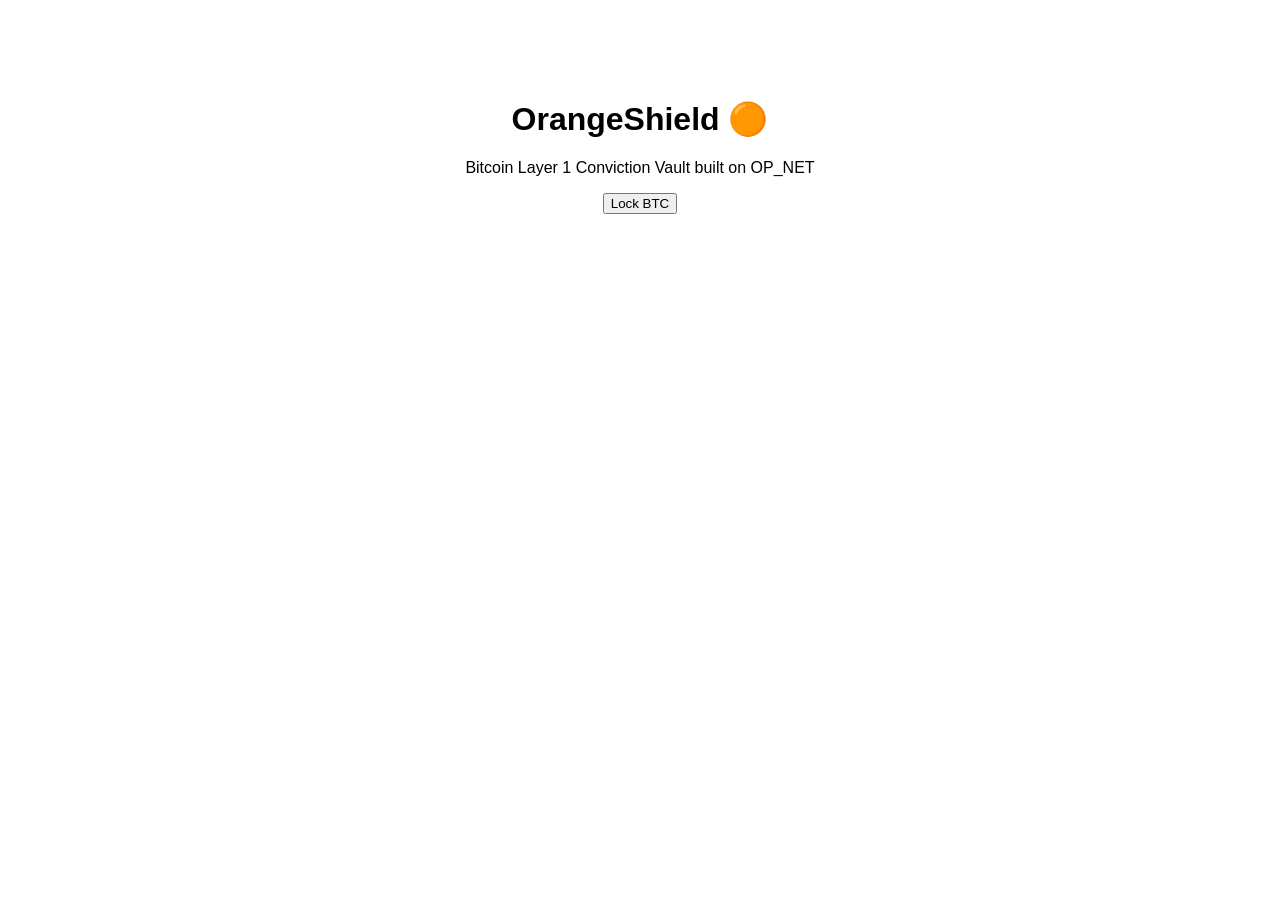
==== index.html @ a5808f4d "Add initial HTML structure for OrangeShield" ====
<!DOCTYPE html>
<html>
<head>
  <title>OrangeShield</title>
</head>
<body style="font-family: Arial; text-align:center; margin-top:100px;">
  <h1>OrangeShield 🟠</h1>
  <p>Bitcoin Layer 1 Conviction Vault built on OP_NET</p>
  <button onclick="lock()">Lock BTC</button>

  <script>
    function lock() {
      alert("BTC time-lock simulated on OP_NET testnet.");
    }
  </script>
</body>
</html>
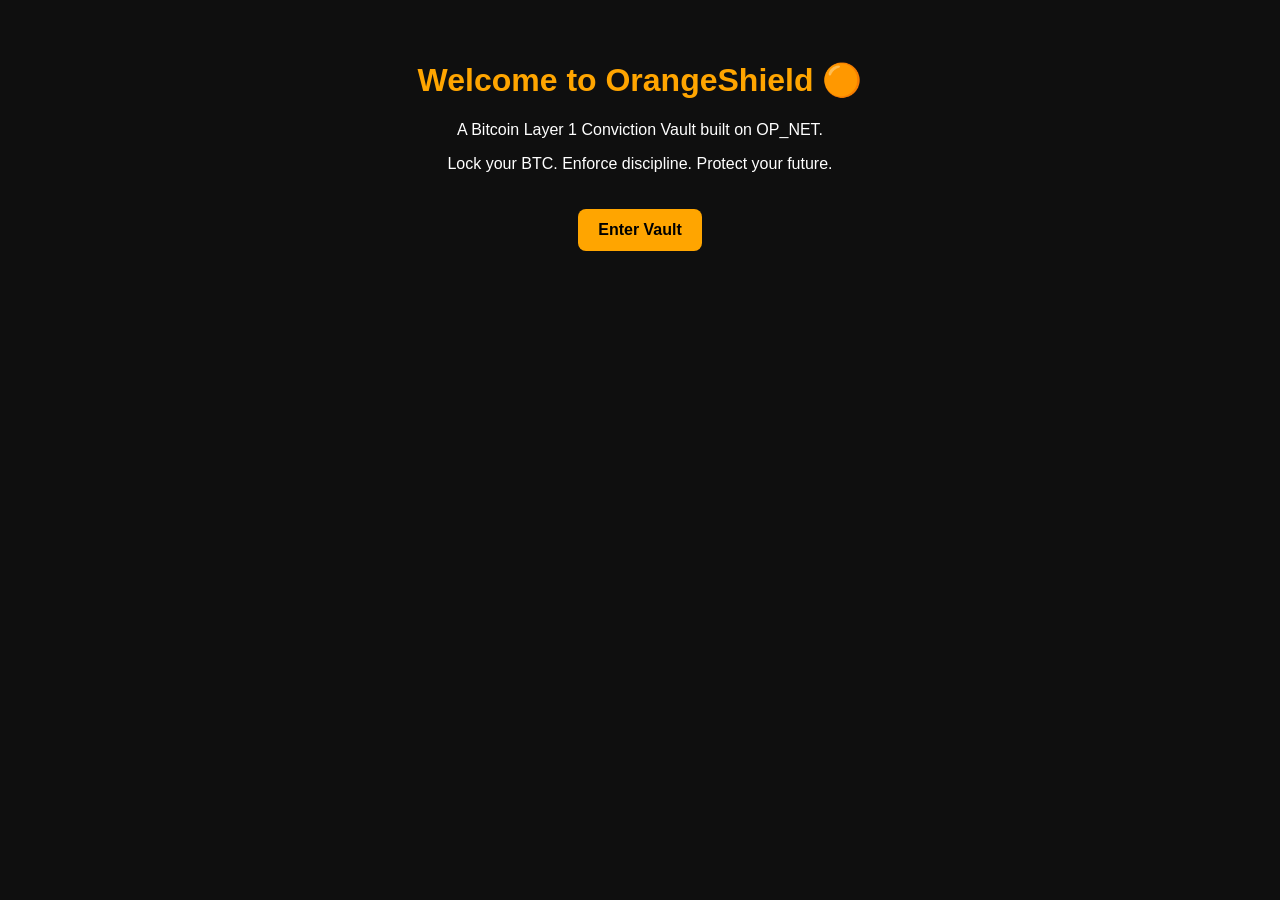
==== commit 2b9e1ce1: "Add initial HTML structure for OrangeShield app" ====
--- a/index.html
+++ b/index.html
@@ -2,16 +2,91 @@
 <html>
 <head>
   <title>OrangeShield</title>
+  <meta name="viewport" content="width=device-width, initial-scale=1.0" />
+  <style>
+    body {
+      margin: 0;
+      font-family: Arial, sans-serif;
+      background: #0f0f0f;
+      color: white;
+      text-align: center;
+    }
+
+    .container {
+      padding: 40px 20px;
+    }
+
+    button {
+      padding: 12px 20px;
+      margin-top: 20px;
+      background: orange;
+      border: none;
+      border-radius: 8px;
+      font-size: 16px;
+      cursor: pointer;
+      font-weight: bold;
+    }
+
+    select {
+      padding: 10px;
+      border-radius: 6px;
+      margin-top: 10px;
+    }
+
+    .hidden {
+      display: none;
+    }
+
+    h1 {
+      color: orange;
+    }
+  </style>
 </head>
-<body style="font-family: Arial; text-align:center; margin-top:100px;">
-  <h1>OrangeShield 🟠</h1>
-  <p>Bitcoin Layer 1 Conviction Vault built on OP_NET</p>
-  <button onclick="lock()">Lock BTC</button>
+<body>
+
+  <!-- Welcome Screen -->
+  <div id="welcome" class="container">
+    <h1>Welcome to OrangeShield 🟠</h1>
+    <p>
+      A Bitcoin Layer 1 Conviction Vault built on OP_NET.
+    </p>
+    <p>
+      Lock your BTC. Enforce discipline. Protect your future.
+    </p>
+    <button onclick="enterApp()">Enter Vault</button>
+  </div>
+
+  <!-- Main App -->
+  <div id="app" class="container hidden">
+    <h1>OrangeShield Vault</h1>
+
+    <p>Select Lock Duration:</p>
+    <select id="duration">
+      <option value="30">30 Days</option>
+      <option value="90">90 Days</option>
+      <option value="180">180 Days</option>
+      <option value="365">365 Days</option>
+    </select>
+
+    <br />
+
+    <button onclick="lockBTC()">Lock BTC</button>
+
+    <p id="result"></p>
+  </div>
 
   <script>
-    function lock() {
-      alert("BTC time-lock simulated on OP_NET testnet.");
+    function enterApp() {
+      document.getElementById("welcome").classList.add("hidden");
+      document.getElementById("app").classList.remove("hidden");
+    }
+
+    function lockBTC() {
+      const duration = document.getElementById("duration").value;
+      document.getElementById("result").innerText =
+        "BTC locked for " + duration + " days on OP_NET testnet (simulation).";
     }
   </script>
+
 </body>
-</html>
+  </html>
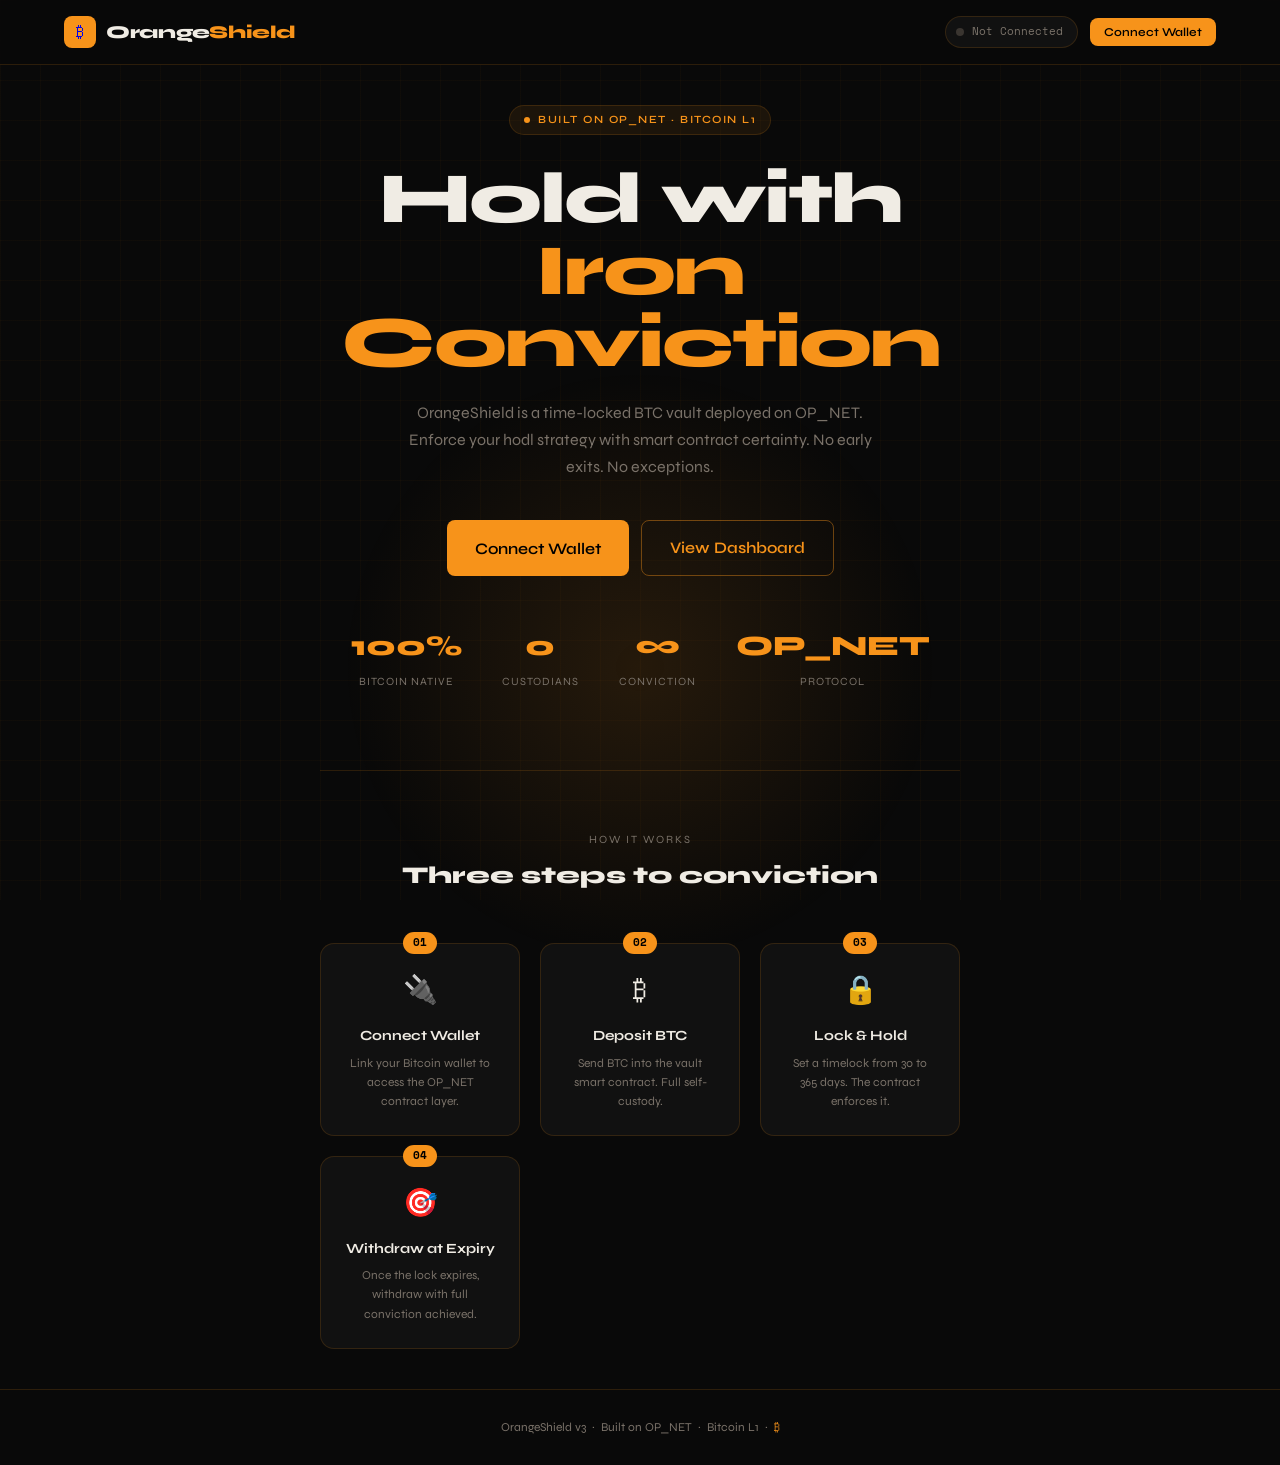
==== commit 254fbb5a: "orangeshield" ====
--- a/index.html
+++ b/index.html
@@ -1,92 +1,227 @@
 <!DOCTYPE html>
-<html>
+<html lang="en">
 <head>
-  <title>OrangeShield</title>
+  <meta charset="UTF-8" />
   <meta name="viewport" content="width=device-width, initial-scale=1.0" />
+  <title>OrangeShield — Bitcoin Conviction Vault</title>
+  <link rel="stylesheet" href="style.css" />
   <style>
-    body {
-      margin: 0;
-      font-family: Arial, sans-serif;
-      background: #0f0f0f;
-      color: white;
+    /* Floating BTC particles */
+    .particles { position: fixed; inset: 0; pointer-events: none; z-index: 0; overflow: hidden; }
+    .particle {
+      position: absolute;
+      color: var(--orange);
+      opacity: 0;
+      font-size: 12px;
+      font-weight: 700;
+      font-family: var(--font-mono);
+      animation: float-particle linear infinite;
+    }
+    @keyframes float-particle {
+      0%   { transform: translateY(100vh) rotate(0deg); opacity: 0; }
+      10%  { opacity: 0.3; }
+      90%  { opacity: 0.15; }
+      100% { transform: translateY(-10vh) rotate(360deg); opacity: 0; }
+    }
+    .hero-badge-pulse {
+      width: 6px; height: 6px; border-radius: 50%;
+      background: var(--orange);
+      animation: badge-pulse 1.5s ease-in-out infinite;
+    }
+    @keyframes badge-pulse {
+      0%, 100% { box-shadow: 0 0 0 0 rgba(247,147,26,0.4); }
+      50% { box-shadow: 0 0 0 6px rgba(247,147,26,0); }
+    }
+    .stat-row {
+      display: flex;
+      gap: 40px;
+      justify-content: center;
+      margin-top: 48px;
+      flex-wrap: wrap;
+    }
+    .stat-item { text-align: center; }
+    .stat-item-val {
+      font-size: 28px;
+      font-weight: 800;
+      color: var(--orange);
+      font-family: var(--font-display);
+    }
+    .stat-item-label {
+      font-size: 11px;
+      text-transform: uppercase;
+      letter-spacing: 1px;
+      color: var(--text-muted);
+      margin-top: 4px;
+    }
+    .how-grid {
+      display: grid;
+      grid-template-columns: repeat(auto-fit, minmax(200px, 1fr));
+      gap: 20px;
+      margin-top: 48px;
+      max-width: 800px;
+      margin-left: auto;
+      margin-right: auto;
+    }
+    .how-card {
+      background: var(--bg-card);
+      border: 1px solid var(--border);
+      border-radius: var(--radius-lg);
+      padding: 24px;
       text-align: center;
-    }
-
-    .container {
-      padding: 40px 20px;
-    }
-
-    button {
-      padding: 12px 20px;
-      margin-top: 20px;
-      background: orange;
-      border: none;
-      border-radius: 8px;
-      font-size: 16px;
-      cursor: pointer;
-      font-weight: bold;
-    }
-
-    select {
-      padding: 10px;
-      border-radius: 6px;
-      margin-top: 10px;
-    }
-
-    .hidden {
-      display: none;
-    }
-
-    h1 {
-      color: orange;
+      position: relative;
+    }
+    .how-card::before {
+      content: attr(data-step);
+      position: absolute;
+      top: -12px;
+      left: 50%;
+      transform: translateX(-50%);
+      background: var(--orange);
+      color: #000;
+      font-size: 11px;
+      font-weight: 700;
+      padding: 2px 10px;
+      border-radius: 100px;
+      font-family: var(--font-mono);
+    }
+    .how-icon { font-size: 28px; margin-bottom: 12px; }
+    .how-title { font-size: 14px; font-weight: 700; margin-bottom: 6px; }
+    .how-desc { font-size: 12px; color: var(--text-muted); line-height: 1.6; }
+    .footer {
+      border-top: 1px solid var(--border);
+      padding: 28px 0;
+      text-align: center;
+      font-size: 12px;
+      color: var(--text-muted);
     }
   </style>
 </head>
-<body>
-
-  <!-- Welcome Screen -->
-  <div id="welcome" class="container">
-    <h1>Welcome to OrangeShield 🟠</h1>
-    <p>
-      A Bitcoin Layer 1 Conviction Vault built on OP_NET.
-    </p>
-    <p>
-      Lock your BTC. Enforce discipline. Protect your future.
-    </p>
-    <button onclick="enterApp()">Enter Vault</button>
-  </div>
-
-  <!-- Main App -->
-  <div id="app" class="container hidden">
-    <h1>OrangeShield Vault</h1>
-
-    <p>Select Lock Duration:</p>
-    <select id="duration">
-      <option value="30">30 Days</option>
-      <option value="90">90 Days</option>
-      <option value="180">180 Days</option>
-      <option value="365">365 Days</option>
-    </select>
-
-    <br />
-
-    <button onclick="lockBTC()">Lock BTC</button>
-
-    <p id="result"></p>
-  </div>
-
+<body data-page="index">
+
+  <!-- Particles -->
+  <div class="particles" id="particles"></div>
+
+  <!-- Toast container -->
+  <div id="toast-container" class="toast-container"></div>
+
+  <!-- Navbar -->
+  <nav class="navbar">
+    <div class="navbar-inner">
+      <a href="index.html" class="brand">
+        <div class="brand-icon">₿</div>
+        <span class="brand-name">Orange<span>Shield</span></span>
+      </a>
+      <div class="navbar-actions">
+        <div class="wallet-badge">
+          <span class="wallet-dot disconnected" id="wallet-dot-nav"></span>
+          <span id="wallet-btn-state">Not Connected</span>
+        </div>
+        <button class="btn btn-primary btn-sm" id="connect-btn-2">Connect Wallet</button>
+      </div>
+    </div>
+  </nav>
+
+  <!-- Hero -->
+  <section class="hero">
+    <div class="hero-glow"></div>
+    <div class="hero-content">
+
+      <div class="hero-eyebrow">
+        <span class="hero-badge-pulse"></span>
+        Built on OP_NET · Bitcoin L1
+      </div>
+
+      <h1 class="hero-title">
+        Hold with<br><span class="accent">Iron Conviction</span>
+      </h1>
+
+      <p class="hero-sub">
+        OrangeShield is a time-locked BTC vault deployed on OP_NET.
+        Enforce your hodl strategy with smart contract certainty.
+        No early exits. No exceptions.
+      </p>
+
+      <div class="hero-ctas">
+        <button class="btn btn-primary btn-lg" id="connect-btn">
+          Connect Wallet
+        </button>
+        <a href="dashboard.html" class="btn btn-outline btn-lg">View Dashboard</a>
+      </div>
+
+      <div class="stat-row">
+        <div class="stat-item">
+          <div class="stat-item-val">100%</div>
+          <div class="stat-item-label">Bitcoin Native</div>
+        </div>
+        <div class="stat-item">
+          <div class="stat-item-val">0</div>
+          <div class="stat-item-label">Custodians</div>
+        </div>
+        <div class="stat-item">
+          <div class="stat-item-val">∞</div>
+          <div class="stat-item-label">Conviction</div>
+        </div>
+        <div class="stat-item">
+          <div class="stat-item-val">OP_NET</div>
+          <div class="stat-item-label">Protocol</div>
+        </div>
+      </div>
+
+      <!-- How it works -->
+      <div style="margin-top: 80px; padding-top: 60px; border-top: 1px solid var(--border);">
+        <div class="text-muted" style="font-size: 11px; text-transform: uppercase; letter-spacing: 2px; margin-bottom: 8px;">How It Works</div>
+        <h2 style="font-size: 24px; font-weight: 800; margin-bottom: 4px;">Three steps to conviction</h2>
+        <div class="how-grid">
+          <div class="how-card" data-step="01">
+            <div class="how-icon">🔌</div>
+            <div class="how-title">Connect Wallet</div>
+            <div class="how-desc">Link your Bitcoin wallet to access the OP_NET contract layer.</div>
+          </div>
+          <div class="how-card" data-step="02">
+            <div class="how-icon">₿</div>
+            <div class="how-title">Deposit BTC</div>
+            <div class="how-desc">Send BTC into the vault smart contract. Full self-custody.</div>
+          </div>
+          <div class="how-card" data-step="03">
+            <div class="how-icon">🔒</div>
+            <div class="how-title">Lock & Hold</div>
+            <div class="how-desc">Set a timelock from 30 to 365 days. The contract enforces it.</div>
+          </div>
+          <div class="how-card" data-step="04">
+            <div class="how-icon">🎯</div>
+            <div class="how-title">Withdraw at Expiry</div>
+            <div class="how-desc">Once the lock expires, withdraw with full conviction achieved.</div>
+          </div>
+        </div>
+      </div>
+
+    </div>
+  </section>
+
+  <!-- Footer -->
+  <footer class="footer">
+    <div class="page-wrap">
+      OrangeShield v3 &nbsp;·&nbsp; Built on OP_NET &nbsp;·&nbsp; Bitcoin L1
+      &nbsp;·&nbsp; <span class="text-orange">₿</span>
+    </div>
+  </footer>
+
+  <script src="opnet-mock.js"></script>
+  <script src="app.js"></script>
   <script>
-    function enterApp() {
-      document.getElementById("welcome").classList.add("hidden");
-      document.getElementById("app").classList.remove("hidden");
-    }
-
-    function lockBTC() {
-      const duration = document.getElementById("duration").value;
-      document.getElementById("result").innerText =
-        "BTC locked for " + duration + " days on OP_NET testnet (simulation).";
+    // Generate floating BTC particles
+    const container = document.getElementById('particles');
+    const symbols = ['₿', '0x', '01', 'BTC', '∞', '#', '🔒'];
+    for (let i = 0; i < 18; i++) {
+      const p = document.createElement('div');
+      p.className = 'particle';
+      p.textContent = symbols[Math.floor(Math.random() * symbols.length)];
+      p.style.left = Math.random() * 100 + '%';
+      p.style.animationDuration = (12 + Math.random() * 20) + 's';
+      p.style.animationDelay = (Math.random() * 15) + 's';
+      p.style.fontSize = (10 + Math.random() * 10) + 'px';
+      container.appendChild(p);
     }
   </script>
-
 </body>
-  </html>
+</html>
--- a/style.css
+++ b/style.css
@@ -0,0 +1,928 @@
+/* ══════════════════════════════════════════════════════
+   OrangeShield v3 — Global Styles
+   Bitcoin-native dark theme
+   ══════════════════════════════════════════════════════ */
+
+@import url('https://fonts.googleapis.com/css2?family=Space+Mono:ital,wght@0,400;0,700;1,400&family=Syne:wght@400;500;600;700;800&display=swap');
+
+/* ─── CSS Variables ──────────────────────────────────── */
+:root {
+  --orange:        #f7931a;
+  --orange-dim:    #c4740d;
+  --orange-glow:   rgba(247, 147, 26, 0.18);
+  --orange-subtle: rgba(247, 147, 26, 0.08);
+
+  --bg:            #090909;
+  --bg-card:       #111111;
+  --bg-input:      #181818;
+  --bg-panel:      #0d0d0d;
+
+  --border:        rgba(247, 147, 26, 0.15);
+  --border-bright: rgba(247, 147, 26, 0.4);
+
+  --text:          #f0ece4;
+  --text-muted:    #7a7269;
+  --text-dim:      #3a3530;
+
+  --success:       #22c55e;
+  --error:         #ef4444;
+  --warning:       #eab308;
+
+  --radius:        8px;
+  --radius-lg:     14px;
+  --transition:    0.2s ease;
+
+  --font-display:  'Syne', sans-serif;
+  --font-mono:     'Space Mono', monospace;
+}
+
+/* ─── Reset ──────────────────────────────────────────── */
+*, *::before, *::after { box-sizing: border-box; margin: 0; padding: 0; }
+
+html { scroll-behavior: smooth; }
+
+body {
+  background: var(--bg);
+  color: var(--text);
+  font-family: var(--font-display);
+  min-height: 100vh;
+  line-height: 1.6;
+  -webkit-font-smoothing: antialiased;
+}
+
+/* Subtle grid texture */
+body::before {
+  content: '';
+  position: fixed;
+  inset: 0;
+  background-image:
+    linear-gradient(rgba(247,147,26,0.03) 1px, transparent 1px),
+    linear-gradient(90deg, rgba(247,147,26,0.03) 1px, transparent 1px);
+  background-size: 40px 40px;
+  pointer-events: none;
+  z-index: 0;
+}
+
+/* ─── Typography ─────────────────────────────────────── */
+h1, h2, h3, h4 { font-family: var(--font-display); font-weight: 700; }
+
+.mono { font-family: var(--font-mono); }
+
+.text-orange  { color: var(--orange); }
+.text-muted   { color: var(--text-muted); }
+.text-success { color: var(--success); }
+.text-error   { color: var(--error); }
+
+/* ─── Layout ─────────────────────────────────────────── */
+.page-wrap {
+  position: relative;
+  z-index: 1;
+  max-width: 1200px;
+  margin: 0 auto;
+  padding: 0 24px;
+}
+
+/* ─── Navbar ─────────────────────────────────────────── */
+.navbar {
+  position: sticky;
+  top: 0;
+  z-index: 100;
+  background: rgba(9,9,9,0.92);
+  border-bottom: 1px solid var(--border);
+  backdrop-filter: blur(16px);
+}
+
+.navbar-inner {
+  display: flex;
+  align-items: center;
+  justify-content: space-between;
+  height: 64px;
+  max-width: 1200px;
+  margin: 0 auto;
+  padding: 0 24px;
+}
+
+.brand {
+  display: flex;
+  align-items: center;
+  gap: 10px;
+  text-decoration: none;
+}
+
+.brand-icon {
+  width: 32px;
+  height: 32px;
+  background: var(--orange);
+  border-radius: 8px;
+  display: flex;
+  align-items: center;
+  justify-content: center;
+  font-size: 16px;
+}
+
+.brand-name {
+  font-family: var(--font-display);
+  font-size: 18px;
+  font-weight: 800;
+  color: var(--text);
+  letter-spacing: -0.3px;
+}
+
+.brand-name span { color: var(--orange); }
+
+.navbar-actions {
+  display: flex;
+  align-items: center;
+  gap: 12px;
+}
+
+.wallet-badge {
+  display: flex;
+  align-items: center;
+  gap: 8px;
+  background: var(--bg-card);
+  border: 1px solid var(--border);
+  border-radius: 100px;
+  padding: 6px 14px 6px 10px;
+  font-family: var(--font-mono);
+  font-size: 11px;
+  color: var(--text-muted);
+  cursor: default;
+}
+
+.wallet-dot {
+  width: 8px;
+  height: 8px;
+  border-radius: 50%;
+  background: var(--success);
+  box-shadow: 0 0 6px var(--success);
+  animation: pulse-dot 2s infinite;
+}
+
+.wallet-dot.disconnected { background: var(--text-dim); box-shadow: none; animation: none; }
+
+@keyframes pulse-dot {
+  0%, 100% { opacity: 1; }
+  50% { opacity: 0.5; }
+}
+
+/* ─── Buttons ────────────────────────────────────────── */
+.btn {
+  display: inline-flex;
+  align-items: center;
+  justify-content: center;
+  gap: 8px;
+  padding: 10px 20px;
+  border-radius: var(--radius);
+  border: none;
+  cursor: pointer;
+  font-family: var(--font-display);
+  font-weight: 600;
+  font-size: 14px;
+  transition: var(--transition);
+  text-decoration: none;
+  white-space: nowrap;
+}
+
+.btn:disabled {
+  opacity: 0.45;
+  cursor: not-allowed;
+  pointer-events: none;
+}
+
+.btn-primary {
+  background: var(--orange);
+  color: #000;
+}
+.btn-primary:hover { background: #ffaa3a; transform: translateY(-1px); box-shadow: 0 4px 20px rgba(247,147,26,0.35); }
+
+.btn-outline {
+  background: transparent;
+  color: var(--orange);
+  border: 1px solid var(--border-bright);
+}
+.btn-outline:hover { background: var(--orange-subtle); }
+
+.btn-ghost {
+  background: var(--bg-card);
+  color: var(--text);
+  border: 1px solid var(--border);
+}
+.btn-ghost:hover { border-color: var(--border-bright); }
+
+.btn-danger {
+  background: transparent;
+  color: var(--error);
+  border: 1px solid rgba(239,68,68,0.3);
+}
+.btn-danger:hover { background: rgba(239,68,68,0.1); }
+
+.btn-sm { padding: 7px 14px; font-size: 12px; }
+.btn-lg { padding: 14px 28px; font-size: 16px; }
+.btn-full { width: 100%; }
+
+/* ─── Cards ──────────────────────────────────────────── */
+.card {
+  background: var(--bg-card);
+  border: 1px solid var(--border);
+  border-radius: var(--radius-lg);
+  padding: 24px;
+  position: relative;
+  overflow: hidden;
+}
+
+.card::before {
+  content: '';
+  position: absolute;
+  inset: 0;
+  background: radial-gradient(ellipse at top left, var(--orange-subtle), transparent 70%);
+  pointer-events: none;
+}
+
+.card-header {
+  display: flex;
+  align-items: center;
+  justify-content: space-between;
+  margin-bottom: 20px;
+}
+
+.card-title {
+  font-size: 12px;
+  font-weight: 600;
+  text-transform: uppercase;
+  letter-spacing: 1.5px;
+  color: var(--text-muted);
+}
+
+.card-value {
+  font-size: 28px;
+  font-weight: 800;
+  color: var(--text);
+  font-family: var(--font-display);
+  line-height: 1.1;
+}
+
+.card-value.lg { font-size: 36px; }
+
+.card-sub {
+  font-size: 12px;
+  color: var(--text-muted);
+  margin-top: 4px;
+}
+
+/* ─── Stat Grid ──────────────────────────────────────── */
+.stat-grid {
+  display: grid;
+  grid-template-columns: repeat(auto-fit, minmax(180px, 1fr));
+  gap: 16px;
+  margin-bottom: 24px;
+}
+
+.stat-card {
+  background: var(--bg-card);
+  border: 1px solid var(--border);
+  border-radius: var(--radius-lg);
+  padding: 20px;
+  position: relative;
+  overflow: hidden;
+  transition: border-color var(--transition);
+}
+
+.stat-card:hover { border-color: var(--border-bright); }
+
+.stat-card::after {
+  content: '';
+  position: absolute;
+  bottom: 0; left: 0; right: 0;
+  height: 2px;
+  background: linear-gradient(90deg, transparent, var(--orange), transparent);
+  opacity: 0;
+  transition: opacity var(--transition);
+}
+
+.stat-card:hover::after { opacity: 1; }
+
+.stat-label {
+  font-size: 11px;
+  text-transform: uppercase;
+  letter-spacing: 1.5px;
+  color: var(--text-muted);
+  margin-bottom: 8px;
+}
+
+.stat-value {
+  font-size: 22px;
+  font-weight: 800;
+  color: var(--text);
+  font-family: var(--font-display);
+}
+
+.stat-value.mono { font-family: var(--font-mono); font-size: 16px; }
+
+.stat-icon {
+  position: absolute;
+  top: 20px; right: 20px;
+  font-size: 20px;
+  opacity: 0.25;
+}
+
+/* ─── Badges ─────────────────────────────────────────── */
+.badge {
+  display: inline-flex;
+  align-items: center;
+  gap: 5px;
+  padding: 3px 10px;
+  border-radius: 100px;
+  font-size: 11px;
+  font-weight: 600;
+  text-transform: uppercase;
+  letter-spacing: 0.5px;
+}
+
+.badge-locked   { background: rgba(239,68,68,0.12); color: var(--error); border: 1px solid rgba(239,68,68,0.25); }
+.badge-unlocked { background: rgba(34,197,94,0.12); color: var(--success); border: 1px solid rgba(34,197,94,0.25); }
+.badge-pending  { background: rgba(234,179,8,0.12); color: var(--warning); border: 1px solid rgba(234,179,8,0.25); }
+.badge-orange   { background: var(--orange-subtle); color: var(--orange); border: 1px solid var(--border); }
+
+/* ─── Inputs ─────────────────────────────────────────── */
+.form-group {
+  margin-bottom: 20px;
+}
+
+.form-label {
+  display: block;
+  font-size: 12px;
+  font-weight: 600;
+  text-transform: uppercase;
+  letter-spacing: 1px;
+  color: var(--text-muted);
+  margin-bottom: 8px;
+}
+
+.form-input {
+  width: 100%;
+  background: var(--bg-input);
+  border: 1px solid var(--border);
+  border-radius: var(--radius);
+  padding: 12px 16px;
+  color: var(--text);
+  font-family: var(--font-mono);
+  font-size: 15px;
+  outline: none;
+  transition: border-color var(--transition), box-shadow var(--transition);
+}
+
+.form-input:focus {
+  border-color: var(--border-bright);
+  box-shadow: 0 0 0 3px var(--orange-glow);
+}
+
+.form-input::placeholder { color: var(--text-dim); }
+
+.input-with-suffix {
+  position: relative;
+}
+
+.input-suffix {
+  position: absolute;
+  right: 14px;
+  top: 50%;
+  transform: translateY(-50%);
+  font-size: 12px;
+  font-weight: 700;
+  color: var(--orange);
+  font-family: var(--font-mono);
+  pointer-events: none;
+}
+
+/* Duration selector */
+.duration-grid {
+  display: grid;
+  grid-template-columns: repeat(4, 1fr);
+  gap: 10px;
+  margin-top: 10px;
+}
+
+.duration-option {
+  padding: 12px;
+  background: var(--bg-input);
+  border: 1px solid var(--border);
+  border-radius: var(--radius);
+  cursor: pointer;
+  text-align: center;
+  transition: all var(--transition);
+  user-select: none;
+}
+
+.duration-option:hover { border-color: var(--border-bright); background: var(--orange-subtle); }
+
+.duration-option.selected {
+  border-color: var(--orange);
+  background: var(--orange-subtle);
+  color: var(--orange);
+}
+
+.duration-option .dur-days {
+  font-size: 18px;
+  font-weight: 800;
+  display: block;
+  font-family: var(--font-display);
+}
+
+.duration-option .dur-label {
+  font-size: 10px;
+  text-transform: uppercase;
+  letter-spacing: 1px;
+  color: var(--text-muted);
+  margin-top: 2px;
+}
+
+.duration-option.selected .dur-label { color: var(--orange); opacity: 0.7; }
+
+/* ─── Countdown Timer ────────────────────────────────── */
+.countdown {
+  display: flex;
+  gap: 12px;
+  align-items: center;
+  flex-wrap: wrap;
+}
+
+.countdown-unit {
+  text-align: center;
+  background: var(--bg-input);
+  border: 1px solid var(--border);
+  border-radius: var(--radius);
+  padding: 12px 16px;
+  min-width: 64px;
+}
+
+.countdown-num {
+  font-family: var(--font-mono);
+  font-size: 24px;
+  font-weight: 700;
+  color: var(--orange);
+  display: block;
+  line-height: 1;
+}
+
+.countdown-label {
+  font-size: 9px;
+  text-transform: uppercase;
+  letter-spacing: 1.5px;
+  color: var(--text-muted);
+  margin-top: 4px;
+  display: block;
+}
+
+.countdown-sep {
+  font-size: 20px;
+  color: var(--text-dim);
+  margin-bottom: 14px;
+}
+
+/* ─── Transaction Toast ──────────────────────────────── */
+.toast-container {
+  position: fixed;
+  bottom: 28px;
+  right: 28px;
+  z-index: 9999;
+  display: flex;
+  flex-direction: column;
+  gap: 10px;
+  pointer-events: none;
+}
+
+.toast {
+  background: var(--bg-card);
+  border: 1px solid var(--border);
+  border-radius: var(--radius-lg);
+  padding: 16px 20px;
+  min-width: 320px;
+  max-width: 400px;
+  display: flex;
+  gap: 12px;
+  align-items: flex-start;
+  box-shadow: 0 16px 48px rgba(0,0,0,0.6);
+  pointer-events: all;
+  transform: translateX(120%);
+  transition: transform 0.35s cubic-bezier(0.34, 1.56, 0.64, 1);
+}
+
+.toast.show { transform: translateX(0); }
+
+.toast-icon {
+  font-size: 20px;
+  flex-shrink: 0;
+  margin-top: 1px;
+}
+
+.toast-body { flex: 1; min-width: 0; }
+
+.toast-title {
+  font-size: 13px;
+  font-weight: 700;
+  margin-bottom: 3px;
+}
+
+.toast-msg {
+  font-size: 11px;
+  color: var(--text-muted);
+  word-break: break-all;
+  font-family: var(--font-mono);
+}
+
+.toast-close {
+  background: none;
+  border: none;
+  color: var(--text-muted);
+  cursor: pointer;
+  font-size: 16px;
+  padding: 0;
+  flex-shrink: 0;
+  line-height: 1;
+}
+
+.toast.toast-success { border-color: rgba(34,197,94,0.3); }
+.toast.toast-error   { border-color: rgba(239,68,68,0.3); }
+.toast.toast-pending { border-color: rgba(234,179,8,0.3); }
+
+/* ─── Spinner ────────────────────────────────────────── */
+.spinner {
+  width: 16px;
+  height: 16px;
+  border: 2px solid rgba(0,0,0,0.2);
+  border-top-color: #000;
+  border-radius: 50%;
+  animation: spin 0.7s linear infinite;
+  flex-shrink: 0;
+}
+
+.spinner.light {
+  border-color: rgba(247,147,26,0.2);
+  border-top-color: var(--orange);
+}
+
+@keyframes spin {
+  to { transform: rotate(360deg); }
+}
+
+/* ─── Tx History ─────────────────────────────────────── */
+.tx-list {
+  display: flex;
+  flex-direction: column;
+  gap: 8px;
+}
+
+.tx-row {
+  display: flex;
+  align-items: center;
+  justify-content: space-between;
+  gap: 12px;
+  padding: 14px 18px;
+  background: var(--bg-panel);
+  border: 1px solid var(--border);
+  border-radius: var(--radius);
+  transition: border-color var(--transition);
+}
+
+.tx-row:hover { border-color: var(--border-bright); }
+
+.tx-left { display: flex; align-items: center; gap: 12px; }
+
+.tx-type-icon {
+  width: 36px;
+  height: 36px;
+  border-radius: 50%;
+  display: flex;
+  align-items: center;
+  justify-content: center;
+  font-size: 15px;
+  flex-shrink: 0;
+}
+
+.tx-type-icon.deposit  { background: rgba(34,197,94,0.12); }
+.tx-type-icon.withdraw { background: rgba(239,68,68,0.12); }
+.tx-type-icon.lock     { background: rgba(247,147,26,0.12); }
+.tx-type-icon.deploy   { background: rgba(99,102,241,0.12); }
+
+.tx-info-type {
+  font-size: 13px;
+  font-weight: 700;
+}
+
+.tx-info-hash {
+  font-family: var(--font-mono);
+  font-size: 10px;
+  color: var(--text-muted);
+  margin-top: 2px;
+}
+
+.tx-right { text-align: right; }
+
+.tx-amount {
+  font-family: var(--font-mono);
+  font-size: 13px;
+  font-weight: 700;
+}
+
+.tx-time {
+  font-size: 10px;
+  color: var(--text-muted);
+  margin-top: 2px;
+}
+
+.tx-empty {
+  text-align: center;
+  padding: 40px 20px;
+  color: var(--text-muted);
+  font-size: 14px;
+}
+
+/* ─── Section ────────────────────────────────────────── */
+.section {
+  margin-bottom: 32px;
+}
+
+.section-header {
+  display: flex;
+  align-items: center;
+  justify-content: space-between;
+  margin-bottom: 16px;
+}
+
+.section-title {
+  font-size: 16px;
+  font-weight: 700;
+}
+
+/* ─── Tab Navigation ─────────────────────────────────── */
+.tab-nav {
+  display: flex;
+  gap: 4px;
+  background: var(--bg-card);
+  border: 1px solid var(--border);
+  border-radius: var(--radius-lg);
+  padding: 4px;
+  margin-bottom: 28px;
+  overflow-x: auto;
+}
+
+.tab-btn {
+  flex: 1;
+  padding: 10px 16px;
+  background: none;
+  border: none;
+  border-radius: var(--radius);
+  color: var(--text-muted);
+  font-family: var(--font-display);
+  font-weight: 600;
+  font-size: 13px;
+  cursor: pointer;
+  transition: all var(--transition);
+  white-space: nowrap;
+}
+
+.tab-btn:hover { color: var(--text); background: var(--orange-subtle); }
+
+.tab-btn.active {
+  background: var(--orange);
+  color: #000;
+}
+
+.tab-panel { display: none; }
+.tab-panel.active { display: block; }
+
+/* ─── Tx Status Box ──────────────────────────────────── */
+.tx-status-box {
+  background: var(--bg-panel);
+  border: 1px solid var(--border);
+  border-radius: var(--radius);
+  padding: 20px;
+  margin-top: 20px;
+  font-family: var(--font-mono);
+  font-size: 12px;
+  display: none;
+}
+
+.tx-status-box.show { display: block; }
+
+.tx-status-box .tx-status-row {
+  display: flex;
+  justify-content: space-between;
+  margin-bottom: 8px;
+  color: var(--text-muted);
+}
+
+.tx-status-box .tx-status-row:last-child { margin-bottom: 0; }
+
+.tx-status-box .tx-status-val {
+  color: var(--text);
+  word-break: break-all;
+  text-align: right;
+  max-width: 70%;
+}
+
+/* ─── Divider ────────────────────────────────────────── */
+.divider {
+  height: 1px;
+  background: var(--border);
+  margin: 24px 0;
+}
+
+/* ─── Warning box ────────────────────────────────────── */
+.warning-box {
+  background: rgba(239,68,68,0.06);
+  border: 1px solid rgba(239,68,68,0.2);
+  border-radius: var(--radius);
+  padding: 16px;
+  display: flex;
+  align-items: flex-start;
+  gap: 10px;
+  font-size: 13px;
+  color: #fca5a5;
+}
+
+.info-box {
+  background: var(--orange-subtle);
+  border: 1px solid var(--border);
+  border-radius: var(--radius);
+  padding: 16px;
+  display: flex;
+  align-items: flex-start;
+  gap: 10px;
+  font-size: 13px;
+  color: var(--text-muted);
+}
+
+/* ─── Hero (index) ───────────────────────────────────── */
+.hero {
+  display: flex;
+  flex-direction: column;
+  align-items: center;
+  justify-content: center;
+  min-height: 100vh;
+  text-align: center;
+  padding: 40px 24px;
+  position: relative;
+}
+
+.hero-glow {
+  position: absolute;
+  top: 50%;
+  left: 50%;
+  transform: translate(-50%, -60%);
+  width: 600px;
+  height: 600px;
+  background: radial-gradient(circle, rgba(247,147,26,0.12) 0%, transparent 70%);
+  pointer-events: none;
+  z-index: 0;
+}
+
+.hero-content { position: relative; z-index: 1; max-width: 640px; }
+
+.hero-eyebrow {
+  display: inline-flex;
+  align-items: center;
+  gap: 8px;
+  border: 1px solid var(--border);
+  border-radius: 100px;
+  padding: 5px 14px;
+  font-size: 11px;
+  font-weight: 600;
+  text-transform: uppercase;
+  letter-spacing: 1.5px;
+  color: var(--orange);
+  background: var(--orange-subtle);
+  margin-bottom: 28px;
+}
+
+.hero-title {
+  font-size: clamp(42px, 8vw, 72px);
+  font-weight: 800;
+  line-height: 1.0;
+  margin-bottom: 20px;
+  letter-spacing: -2px;
+}
+
+.hero-title .accent { color: var(--orange); }
+
+.hero-sub {
+  font-size: 16px;
+  color: var(--text-muted);
+  line-height: 1.7;
+  margin-bottom: 40px;
+  max-width: 480px;
+  margin-left: auto;
+  margin-right: auto;
+}
+
+.hero-ctas {
+  display: flex;
+  gap: 12px;
+  justify-content: center;
+  flex-wrap: wrap;
+}
+
+.hero-features {
+  display: flex;
+  gap: 32px;
+  justify-content: center;
+  flex-wrap: wrap;
+  margin-top: 64px;
+  padding-top: 40px;
+  border-top: 1px solid var(--border);
+}
+
+.hero-feature {
+  text-align: center;
+}
+
+.hero-feature-icon {
+  font-size: 28px;
+  margin-bottom: 8px;
+}
+
+.hero-feature-label {
+  font-size: 11px;
+  text-transform: uppercase;
+  letter-spacing: 1px;
+  color: var(--text-muted);
+}
+
+/* ─── Dashboard layout ───────────────────────────────── */
+.dashboard {
+  padding: 32px 0 64px;
+}
+
+.dashboard-header {
+  display: flex;
+  align-items: center;
+  justify-content: space-between;
+  flex-wrap: wrap;
+  gap: 16px;
+  margin-bottom: 28px;
+}
+
+.dashboard-title {
+  font-size: 24px;
+  font-weight: 800;
+}
+
+/* ─── Contract address ───────────────────────────────── */
+.contract-row {
+  display: flex;
+  align-items: center;
+  gap: 8px;
+  font-family: var(--font-mono);
+  font-size: 11px;
+  color: var(--text-muted);
+  background: var(--bg-card);
+  border: 1px solid var(--border);
+  border-radius: 100px;
+  padding: 6px 14px;
+}
+
+.contract-dot {
+  width: 6px;
+  height: 6px;
+  border-radius: 50%;
+  background: var(--orange);
+  box-shadow: 0 0 6px var(--orange);
+}
+
+/* ─── Loading overlay ────────────────────────────────── */
+.page-loader {
+  position: fixed;
+  inset: 0;
+  background: var(--bg);
+  display: flex;
+  align-items: center;
+  justify-content: center;
+  flex-direction: column;
+  gap: 16px;
+  z-index: 9998;
+  transition: opacity 0.4s ease;
+}
+
+.page-loader.hide {
+  opacity: 0;
+  pointer-events: none;
+}
+
+.page-loader .brand-icon { width: 48px; height: 48px; font-size: 24px; border-radius: 12px; }
+
+/* ─── Scrollbar ──────────────────────────────────────── */
+::-webkit-scrollbar { width: 6px; height: 6px; }
+::-webkit-scrollbar-track { background: transparent; }
+::-webkit-scrollbar-thumb { background: var(--border); border-radius: 3px; }
+::-webkit-scrollbar-thumb:hover { background: var(--border-bright); }
+
+/* ─── Responsive ─────────────────────────────────────── */
+@media (max-width: 640px) {
+  .stat-grid { grid-template-columns: 1fr 1fr; }
+  .duration-grid { grid-template-columns: 1fr 1fr; }
+  .dashboard-header { flex-direction: column; align-items: flex-start; }
+  .countdown { gap: 8px; }
+  .countdown-num { font-size: 20px; }
+  .countdown-unit { padding: 10px 12px; min-width: 52px; }
+}
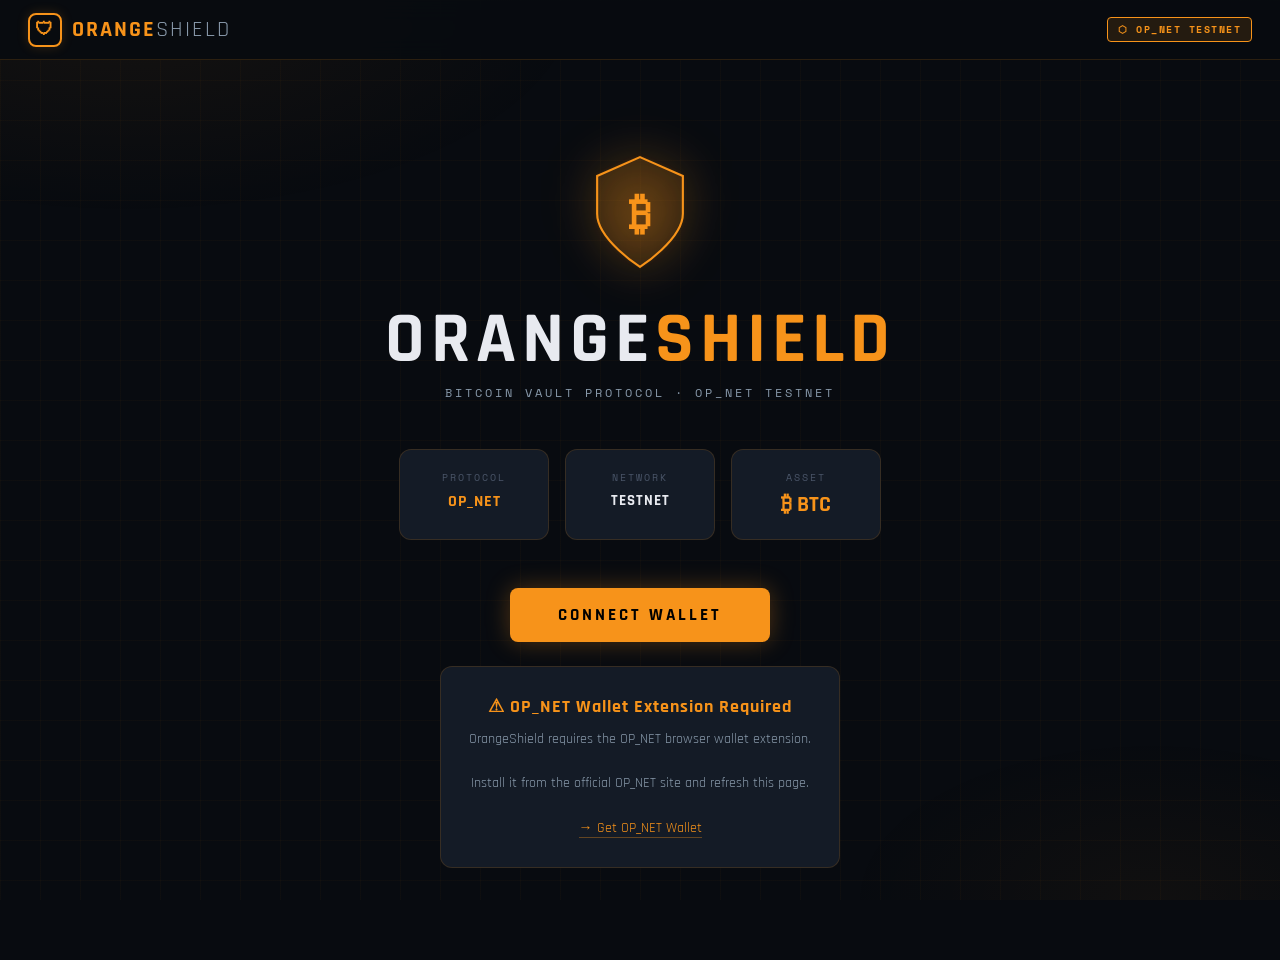
==== commit 4bd580f2: "orangeshield" ====
--- a/index.html
+++ b/index.html
@@ -3,225 +3,98 @@
 <head>
   <meta charset="UTF-8" />
   <meta name="viewport" content="width=device-width, initial-scale=1.0" />
-  <title>OrangeShield — Bitcoin Conviction Vault</title>
+  <title>OrangeShield — OP_NET Testnet</title>
   <link rel="stylesheet" href="style.css" />
-  <style>
-    /* Floating BTC particles */
-    .particles { position: fixed; inset: 0; pointer-events: none; z-index: 0; overflow: hidden; }
-    .particle {
-      position: absolute;
-      color: var(--orange);
-      opacity: 0;
-      font-size: 12px;
-      font-weight: 700;
-      font-family: var(--font-mono);
-      animation: float-particle linear infinite;
-    }
-    @keyframes float-particle {
-      0%   { transform: translateY(100vh) rotate(0deg); opacity: 0; }
-      10%  { opacity: 0.3; }
-      90%  { opacity: 0.15; }
-      100% { transform: translateY(-10vh) rotate(360deg); opacity: 0; }
-    }
-    .hero-badge-pulse {
-      width: 6px; height: 6px; border-radius: 50%;
-      background: var(--orange);
-      animation: badge-pulse 1.5s ease-in-out infinite;
-    }
-    @keyframes badge-pulse {
-      0%, 100% { box-shadow: 0 0 0 0 rgba(247,147,26,0.4); }
-      50% { box-shadow: 0 0 0 6px rgba(247,147,26,0); }
-    }
-    .stat-row {
-      display: flex;
-      gap: 40px;
-      justify-content: center;
-      margin-top: 48px;
-      flex-wrap: wrap;
-    }
-    .stat-item { text-align: center; }
-    .stat-item-val {
-      font-size: 28px;
-      font-weight: 800;
-      color: var(--orange);
-      font-family: var(--font-display);
-    }
-    .stat-item-label {
-      font-size: 11px;
-      text-transform: uppercase;
-      letter-spacing: 1px;
-      color: var(--text-muted);
-      margin-top: 4px;
-    }
-    .how-grid {
-      display: grid;
-      grid-template-columns: repeat(auto-fit, minmax(200px, 1fr));
-      gap: 20px;
-      margin-top: 48px;
-      max-width: 800px;
-      margin-left: auto;
-      margin-right: auto;
-    }
-    .how-card {
-      background: var(--bg-card);
-      border: 1px solid var(--border);
-      border-radius: var(--radius-lg);
-      padding: 24px;
-      text-align: center;
-      position: relative;
-    }
-    .how-card::before {
-      content: attr(data-step);
-      position: absolute;
-      top: -12px;
-      left: 50%;
-      transform: translateX(-50%);
-      background: var(--orange);
-      color: #000;
-      font-size: 11px;
-      font-weight: 700;
-      padding: 2px 10px;
-      border-radius: 100px;
-      font-family: var(--font-mono);
-    }
-    .how-icon { font-size: 28px; margin-bottom: 12px; }
-    .how-title { font-size: 14px; font-weight: 700; margin-bottom: 6px; }
-    .how-desc { font-size: 12px; color: var(--text-muted); line-height: 1.6; }
-    .footer {
-      border-top: 1px solid var(--border);
-      padding: 28px 0;
-      text-align: center;
-      font-size: 12px;
-      color: var(--text-muted);
-    }
-  </style>
 </head>
-<body data-page="index">
+<body>
 
-  <!-- Particles -->
-  <div class="particles" id="particles"></div>
+<!-- TOPBAR -->
+<header class="topbar">
+  <a href="index.html" class="topbar-logo">
+    <div class="logo-icon">🛡</div>
+    <span>ORANGE<span style="color:var(--text-dim);font-weight:400">SHIELD</span></span>
+  </a>
+  <div class="topbar-right">
+    <span class="network-badge">⬡ OP_NET TESTNET</span>
+  </div>
+</header>
 
-  <!-- Toast container -->
-  <div id="toast-container" class="toast-container"></div>
+<!-- TOAST -->
+<div id="toast-container"></div>
 
-  <!-- Navbar -->
-  <nav class="navbar">
-    <div class="navbar-inner">
-      <a href="index.html" class="brand">
-        <div class="brand-icon">₿</div>
-        <span class="brand-name">Orange<span>Shield</span></span>
-      </a>
-      <div class="navbar-actions">
-        <div class="wallet-badge">
-          <span class="wallet-dot disconnected" id="wallet-dot-nav"></span>
-          <span id="wallet-btn-state">Not Connected</span>
-        </div>
-        <button class="btn btn-primary btn-sm" id="connect-btn-2">Connect Wallet</button>
+<!-- HERO -->
+<div class="page-wrap">
+  <section class="hero">
+
+    <!-- Shield Icon -->
+    <div class="hero-shield">
+      <svg viewBox="0 0 120 140" fill="none" xmlns="http://www.w3.org/2000/svg">
+        <defs>
+          <linearGradient id="shieldGrad" x1="0" y1="0" x2="1" y2="1">
+            <stop offset="0%" stop-color="#f7931a"/>
+            <stop offset="100%" stop-color="#c97616"/>
+          </linearGradient>
+          <filter id="glow">
+            <feGaussianBlur stdDeviation="3" result="blur"/>
+            <feMerge><feMergeNode in="blur"/><feMergeNode in="SourceGraphic"/></feMerge>
+          </filter>
+        </defs>
+        <path d="M60 6 L110 28 L110 72 C110 102 60 134 60 134 C60 134 10 102 10 72 L10 28 Z"
+          fill="url(#shieldGrad)" opacity="0.15" filter="url(#glow)"/>
+        <path d="M60 6 L110 28 L110 72 C110 102 60 134 60 134 C60 134 10 102 10 72 L10 28 Z"
+          fill="none" stroke="#f7931a" stroke-width="2.5"/>
+        <!-- Bitcoin B -->
+        <text x="60" y="90" text-anchor="middle" font-family="Rajdhani,sans-serif"
+          font-weight="700" font-size="52" fill="#f7931a">₿</text>
+      </svg>
+    </div>
+
+    <h1 class="hero-title">Orange<span>Shield</span></h1>
+    <p class="hero-sub">Bitcoin Vault Protocol · OP_NET Testnet</p>
+
+    <!-- Feature Cards -->
+    <div class="hero-cards">
+      <div class="hero-card">
+        <div class="hero-card-label">Protocol</div>
+        <div class="hero-card-value" style="font-size:16px;letter-spacing:1px">OP_NET</div>
+      </div>
+      <div class="hero-card">
+        <div class="hero-card-label">Network</div>
+        <div class="hero-card-value" style="font-size:15px;letter-spacing:1px;color:var(--text)">TESTNET</div>
+      </div>
+      <div class="hero-card">
+        <div class="hero-card-label">Asset</div>
+        <div class="hero-card-value">₿ BTC</div>
       </div>
     </div>
-  </nav>
 
-  <!-- Hero -->
-  <section class="hero">
-    <div class="hero-glow"></div>
-    <div class="hero-content">
+    <!-- Connect Button -->
+    <button class="btn btn-primary" id="connect-btn" style="font-size:17px;padding:16px 48px;letter-spacing:3px">
+      Connect Wallet
+    </button>
 
-      <div class="hero-eyebrow">
-        <span class="hero-badge-pulse"></span>
-        Built on OP_NET · Bitcoin L1
-      </div>
+    <!-- Wallet Required Notice -->
+    <div class="wallet-required" id="wallet-required" style="margin-top:24px;">
+      <h3>⚠ OP_NET Wallet Extension Required</h3>
+      <p>
+        OrangeShield requires the OP_NET browser wallet extension.<br/><br/>
+        Install it from the official OP_NET site and refresh this page.<br/><br/>
+        <a href="https://opnet.org" target="_blank" rel="noopener">→ Get OP_NET Wallet</a>
+      </p>
+    </div>
 
-      <h1 class="hero-title">
-        Hold with<br><span class="accent">Iron Conviction</span>
-      </h1>
+    <!-- Error Panel -->
+    <div class="error-panel" id="error-panel">
+      <div class="error-title">⚠ CONNECTION ERROR</div>
+      <div class="error-msg" id="error-msg"></div>
+    </div>
 
-      <p class="hero-sub">
-        OrangeShield is a time-locked BTC vault deployed on OP_NET.
-        Enforce your hodl strategy with smart contract certainty.
-        No early exits. No exceptions.
-      </p>
+  </section>
+</div>
 
-      <div class="hero-ctas">
-        <button class="btn btn-primary btn-lg" id="connect-btn">
-          Connect Wallet
-        </button>
-        <a href="dashboard.html" class="btn btn-outline btn-lg">View Dashboard</a>
-      </div>
+<!-- Scripts -->
+<script src="opnet-testnet.js"></script>
+<script src="app.js"></script>
 
-      <div class="stat-row">
-        <div class="stat-item">
-          <div class="stat-item-val">100%</div>
-          <div class="stat-item-label">Bitcoin Native</div>
-        </div>
-        <div class="stat-item">
-          <div class="stat-item-val">0</div>
-          <div class="stat-item-label">Custodians</div>
-        </div>
-        <div class="stat-item">
-          <div class="stat-item-val">∞</div>
-          <div class="stat-item-label">Conviction</div>
-        </div>
-        <div class="stat-item">
-          <div class="stat-item-val">OP_NET</div>
-          <div class="stat-item-label">Protocol</div>
-        </div>
-      </div>
-
-      <!-- How it works -->
-      <div style="margin-top: 80px; padding-top: 60px; border-top: 1px solid var(--border);">
-        <div class="text-muted" style="font-size: 11px; text-transform: uppercase; letter-spacing: 2px; margin-bottom: 8px;">How It Works</div>
-        <h2 style="font-size: 24px; font-weight: 800; margin-bottom: 4px;">Three steps to conviction</h2>
-        <div class="how-grid">
-          <div class="how-card" data-step="01">
-            <div class="how-icon">🔌</div>
-            <div class="how-title">Connect Wallet</div>
-            <div class="how-desc">Link your Bitcoin wallet to access the OP_NET contract layer.</div>
-          </div>
-          <div class="how-card" data-step="02">
-            <div class="how-icon">₿</div>
-            <div class="how-title">Deposit BTC</div>
-            <div class="how-desc">Send BTC into the vault smart contract. Full self-custody.</div>
-          </div>
-          <div class="how-card" data-step="03">
-            <div class="how-icon">🔒</div>
-            <div class="how-title">Lock & Hold</div>
-            <div class="how-desc">Set a timelock from 30 to 365 days. The contract enforces it.</div>
-          </div>
-          <div class="how-card" data-step="04">
-            <div class="how-icon">🎯</div>
-            <div class="how-title">Withdraw at Expiry</div>
-            <div class="how-desc">Once the lock expires, withdraw with full conviction achieved.</div>
-          </div>
-        </div>
-      </div>
-
-    </div>
-  </section>
-
-  <!-- Footer -->
-  <footer class="footer">
-    <div class="page-wrap">
-      OrangeShield v3 &nbsp;·&nbsp; Built on OP_NET &nbsp;·&nbsp; Bitcoin L1
-      &nbsp;·&nbsp; <span class="text-orange">₿</span>
-    </div>
-  </footer>
-
-  <script src="opnet-mock.js"></script>
-  <script src="app.js"></script>
-  <script>
-    // Generate floating BTC particles
-    const container = document.getElementById('particles');
-    const symbols = ['₿', '0x', '01', 'BTC', '∞', '#', '🔒'];
-    for (let i = 0; i < 18; i++) {
-      const p = document.createElement('div');
-      p.className = 'particle';
-      p.textContent = symbols[Math.floor(Math.random() * symbols.length)];
-      p.style.left = Math.random() * 100 + '%';
-      p.style.animationDuration = (12 + Math.random() * 20) + 's';
-      p.style.animationDelay = (Math.random() * 15) + 's';
-      p.style.fontSize = (10 + Math.random() * 10) + 'px';
-      container.appendChild(p);
-    }
-  </script>
 </body>
 </html>
--- a/style.css
+++ b/style.css
@@ -1,60 +1,55 @@
-/* ══════════════════════════════════════════════════════
-   OrangeShield v3 — Global Styles
-   Bitcoin-native dark theme
-   ══════════════════════════════════════════════════════ */
-
-@import url('https://fonts.googleapis.com/css2?family=Space+Mono:ital,wght@0,400;0,700;1,400&family=Syne:wght@400;500;600;700;800&display=swap');
-
-/* ─── CSS Variables ──────────────────────────────────── */
+@import url('https://fonts.googleapis.com/css2?family=Space+Mono:wght@400;700&family=Rajdhani:wght@400;500;600;700&display=swap');
+
 :root {
-  --orange:        #f7931a;
-  --orange-dim:    #c4740d;
-  --orange-glow:   rgba(247, 147, 26, 0.18);
-  --orange-subtle: rgba(247, 147, 26, 0.08);
-
-  --bg:            #090909;
-  --bg-card:       #111111;
-  --bg-input:      #181818;
-  --bg-panel:      #0d0d0d;
-
-  --border:        rgba(247, 147, 26, 0.15);
+  --orange: #f7931a;
+  --orange-dim: #c97616;
+  --orange-glow: rgba(247, 147, 26, 0.18);
+  --orange-glow-strong: rgba(247, 147, 26, 0.35);
+  --bg: #080b10;
+  --bg2: #0d1117;
+  --bg3: #111720;
+  --surface: #141b26;
+  --surface2: #1a2333;
+  --border: rgba(247, 147, 26, 0.15);
   --border-bright: rgba(247, 147, 26, 0.4);
-
-  --text:          #f0ece4;
-  --text-muted:    #7a7269;
-  --text-dim:      #3a3530;
-
-  --success:       #22c55e;
-  --error:         #ef4444;
-  --warning:       #eab308;
-
-  --radius:        8px;
-  --radius-lg:     14px;
-  --transition:    0.2s ease;
-
-  --font-display:  'Syne', sans-serif;
-  --font-mono:     'Space Mono', monospace;
-}
-
-/* ─── Reset ──────────────────────────────────────────── */
-*, *::before, *::after { box-sizing: border-box; margin: 0; padding: 0; }
+  --text: #e8eaf0;
+  --text-dim: #8899aa;
+  --text-muted: #4a5568;
+  --green: #00e676;
+  --red: #ff4444;
+  --mono: 'Space Mono', monospace;
+  --display: 'Rajdhani', sans-serif;
+}
+
+* { margin: 0; padding: 0; box-sizing: border-box; }
 
 html { scroll-behavior: smooth; }
 
 body {
   background: var(--bg);
   color: var(--text);
-  font-family: var(--font-display);
+  font-family: var(--display);
+  font-size: 16px;
   min-height: 100vh;
-  line-height: 1.6;
-  -webkit-font-smoothing: antialiased;
-}
-
-/* Subtle grid texture */
+  overflow-x: hidden;
+}
+
 body::before {
   content: '';
   position: fixed;
-  inset: 0;
+  top: 0; left: 0; right: 0; bottom: 0;
+  background:
+    radial-gradient(ellipse 60% 40% at 10% 0%, rgba(247,147,26,0.06) 0%, transparent 60%),
+    radial-gradient(ellipse 40% 30% at 90% 100%, rgba(247,147,26,0.04) 0%, transparent 60%);
+  pointer-events: none;
+  z-index: 0;
+}
+
+/* ─── GRID OVERLAY ─── */
+body::after {
+  content: '';
+  position: fixed;
+  top: 0; left: 0; right: 0; bottom: 0;
   background-image:
     linear-gradient(rgba(247,147,26,0.03) 1px, transparent 1px),
     linear-gradient(90deg, rgba(247,147,26,0.03) 1px, transparent 1px);
@@ -63,866 +58,743 @@
   z-index: 0;
 }
 
-/* ─── Typography ─────────────────────────────────────── */
-h1, h2, h3, h4 { font-family: var(--font-display); font-weight: 700; }
-
-.mono { font-family: var(--font-mono); }
-
-.text-orange  { color: var(--orange); }
-.text-muted   { color: var(--text-muted); }
-.text-success { color: var(--success); }
-.text-error   { color: var(--error); }
-
-/* ─── Layout ─────────────────────────────────────────── */
+/* ─── TOPBAR ─── */
+.topbar {
+  position: fixed;
+  top: 0; left: 0; right: 0;
+  z-index: 100;
+  height: 60px;
+  display: flex;
+  align-items: center;
+  justify-content: space-between;
+  padding: 0 28px;
+  background: rgba(8,11,16,0.92);
+  backdrop-filter: blur(12px);
+  border-bottom: 1px solid var(--border);
+}
+
+.topbar-logo {
+  display: flex;
+  align-items: center;
+  gap: 10px;
+  font-family: var(--display);
+  font-weight: 700;
+  font-size: 22px;
+  letter-spacing: 2px;
+  color: var(--orange);
+  text-decoration: none;
+}
+
+.logo-icon {
+  width: 34px; height: 34px;
+  border: 2px solid var(--orange);
+  border-radius: 8px;
+  display: flex; align-items: center; justify-content: center;
+  font-size: 18px;
+  box-shadow: 0 0 12px var(--orange-glow);
+}
+
+.topbar-right {
+  display: flex;
+  align-items: center;
+  gap: 14px;
+}
+
+.network-badge {
+  font-family: var(--mono);
+  font-size: 10px;
+  font-weight: 700;
+  letter-spacing: 1.5px;
+  padding: 4px 10px;
+  border-radius: 4px;
+  background: rgba(247,147,26,0.12);
+  border: 1px solid var(--orange);
+  color: var(--orange);
+  text-transform: uppercase;
+  animation: pulse-border 3s ease-in-out infinite;
+}
+
+@keyframes pulse-border {
+  0%, 100% { box-shadow: 0 0 6px var(--orange-glow); }
+  50% { box-shadow: 0 0 14px var(--orange-glow-strong); }
+}
+
+.wallet-address {
+  font-family: var(--mono);
+  font-size: 11px;
+  color: var(--text-dim);
+  padding: 5px 12px;
+  background: var(--surface);
+  border: 1px solid var(--border);
+  border-radius: 6px;
+  display: none;
+}
+
+.wallet-address.visible { display: block; }
+
+/* ─── MAIN LAYOUT ─── */
 .page-wrap {
   position: relative;
   z-index: 1;
-  max-width: 1200px;
-  margin: 0 auto;
-  padding: 0 24px;
-}
-
-/* ─── Navbar ─────────────────────────────────────────── */
-.navbar {
-  position: sticky;
-  top: 0;
-  z-index: 100;
-  background: rgba(9,9,9,0.92);
-  border-bottom: 1px solid var(--border);
-  backdrop-filter: blur(16px);
-}
-
-.navbar-inner {
-  display: flex;
-  align-items: center;
-  justify-content: space-between;
-  height: 64px;
-  max-width: 1200px;
-  margin: 0 auto;
-  padding: 0 24px;
-}
-
-.brand {
-  display: flex;
-  align-items: center;
-  gap: 10px;
-  text-decoration: none;
-}
-
-.brand-icon {
-  width: 32px;
-  height: 32px;
-  background: var(--orange);
-  border-radius: 8px;
-  display: flex;
+  padding-top: 60px;
+}
+
+/* ─── HERO / CONNECT PAGE ─── */
+.hero {
+  min-height: 100vh;
+  display: flex;
+  flex-direction: column;
   align-items: center;
   justify-content: center;
-  font-size: 16px;
-}
-
-.brand-name {
-  font-family: var(--font-display);
-  font-size: 18px;
-  font-weight: 800;
+  padding: 40px 20px;
+  text-align: center;
+}
+
+.hero-shield {
+  width: 120px; height: 120px;
+  position: relative;
+  margin: 0 auto 32px;
+  animation: float 4s ease-in-out infinite;
+}
+
+@keyframes float {
+  0%, 100% { transform: translateY(0); }
+  50% { transform: translateY(-10px); }
+}
+
+.hero-shield svg {
+  width: 100%; height: 100%;
+  filter: drop-shadow(0 0 24px var(--orange));
+}
+
+.hero-title {
+  font-family: var(--display);
+  font-size: clamp(42px, 8vw, 72px);
+  font-weight: 700;
+  letter-spacing: 6px;
+  text-transform: uppercase;
   color: var(--text);
-  letter-spacing: -0.3px;
-}
-
-.brand-name span { color: var(--orange); }
-
-.navbar-actions {
-  display: flex;
-  align-items: center;
-  gap: 12px;
-}
-
-.wallet-badge {
-  display: flex;
-  align-items: center;
-  gap: 8px;
-  background: var(--bg-card);
+  line-height: 1;
+  margin-bottom: 8px;
+}
+
+.hero-title span { color: var(--orange); }
+
+.hero-sub {
+  font-family: var(--mono);
+  font-size: 12px;
+  letter-spacing: 3px;
+  color: var(--text-dim);
+  margin-bottom: 48px;
+  text-transform: uppercase;
+}
+
+.hero-cards {
+  display: flex;
+  gap: 16px;
+  margin-bottom: 48px;
+  flex-wrap: wrap;
+  justify-content: center;
+}
+
+.hero-card {
+  background: var(--surface);
   border: 1px solid var(--border);
-  border-radius: 100px;
-  padding: 6px 14px 6px 10px;
-  font-family: var(--font-mono);
-  font-size: 11px;
+  border-radius: 12px;
+  padding: 20px 28px;
+  min-width: 150px;
+}
+
+.hero-card-label {
+  font-size: 10px;
+  font-family: var(--mono);
+  letter-spacing: 2px;
   color: var(--text-muted);
-  cursor: default;
-}
-
-.wallet-dot {
-  width: 8px;
-  height: 8px;
-  border-radius: 50%;
-  background: var(--success);
-  box-shadow: 0 0 6px var(--success);
-  animation: pulse-dot 2s infinite;
-}
-
-.wallet-dot.disconnected { background: var(--text-dim); box-shadow: none; animation: none; }
-
-@keyframes pulse-dot {
-  0%, 100% { opacity: 1; }
-  50% { opacity: 0.5; }
-}
-
-/* ─── Buttons ────────────────────────────────────────── */
+  text-transform: uppercase;
+  margin-bottom: 6px;
+}
+
+.hero-card-value {
+  font-size: 22px;
+  font-weight: 700;
+  color: var(--orange);
+}
+
+/* ─── BUTTONS ─── */
 .btn {
-  display: inline-flex;
-  align-items: center;
-  justify-content: center;
-  gap: 8px;
-  padding: 10px 20px;
-  border-radius: var(--radius);
+  font-family: var(--display);
+  font-weight: 700;
+  font-size: 15px;
+  letter-spacing: 2px;
+  text-transform: uppercase;
   border: none;
   cursor: pointer;
-  font-family: var(--font-display);
-  font-weight: 600;
-  font-size: 14px;
-  transition: var(--transition);
-  text-decoration: none;
-  white-space: nowrap;
-}
-
-.btn:disabled {
-  opacity: 0.45;
-  cursor: not-allowed;
-  pointer-events: none;
-}
+  border-radius: 8px;
+  padding: 14px 32px;
+  transition: all 0.2s ease;
+  position: relative;
+  overflow: hidden;
+}
+
+.btn::after {
+  content: '';
+  position: absolute;
+  top: 50%; left: 50%;
+  width: 0; height: 0;
+  background: rgba(255,255,255,0.1);
+  border-radius: 50%;
+  transform: translate(-50%, -50%);
+  transition: width 0.4s, height 0.4s;
+}
+
+.btn:active::after { width: 200px; height: 200px; }
 
 .btn-primary {
   background: var(--orange);
   color: #000;
-}
-.btn-primary:hover { background: #ffaa3a; transform: translateY(-1px); box-shadow: 0 4px 20px rgba(247,147,26,0.35); }
-
-.btn-outline {
+  box-shadow: 0 0 24px rgba(247,147,26,0.3);
+}
+
+.btn-primary:hover {
+  background: #ffaa44;
+  box-shadow: 0 0 36px rgba(247,147,26,0.5);
+  transform: translateY(-1px);
+}
+
+.btn-secondary {
   background: transparent;
   color: var(--orange);
-  border: 1px solid var(--border-bright);
-}
-.btn-outline:hover { background: var(--orange-subtle); }
-
-.btn-ghost {
-  background: var(--bg-card);
-  color: var(--text);
-  border: 1px solid var(--border);
-}
-.btn-ghost:hover { border-color: var(--border-bright); }
+  border: 1px solid var(--orange);
+}
+
+.btn-secondary:hover {
+  background: var(--orange-glow);
+}
 
 .btn-danger {
   background: transparent;
-  color: var(--error);
-  border: 1px solid rgba(239,68,68,0.3);
-}
-.btn-danger:hover { background: rgba(239,68,68,0.1); }
-
-.btn-sm { padding: 7px 14px; font-size: 12px; }
-.btn-lg { padding: 14px 28px; font-size: 16px; }
+  color: var(--red);
+  border: 1px solid var(--red);
+}
+
+.btn-danger:hover { background: rgba(255,68,68,0.1); }
+
+.btn:disabled {
+  opacity: 0.4;
+  cursor: not-allowed;
+  transform: none !important;
+}
+
 .btn-full { width: 100%; }
 
-/* ─── Cards ──────────────────────────────────────────── */
-.card {
-  background: var(--bg-card);
+/* ─── ERROR PANEL ─── */
+.error-panel {
+  background: rgba(255,68,68,0.08);
+  border: 1px solid rgba(255,68,68,0.3);
+  border-radius: 10px;
+  padding: 20px 28px;
+  margin-top: 24px;
+  display: none;
+  max-width: 420px;
+  text-align: left;
+}
+
+.error-panel.visible { display: block; }
+
+.error-title {
+  font-family: var(--mono);
+  font-size: 12px;
+  color: var(--red);
+  letter-spacing: 1px;
+  margin-bottom: 6px;
+}
+
+.error-msg { font-size: 14px; color: var(--text-dim); }
+
+/* ─── WALLET REQUIRED ─── */
+.wallet-required {
+  background: var(--surface);
   border: 1px solid var(--border);
-  border-radius: var(--radius-lg);
-  padding: 24px;
-  position: relative;
-  overflow: hidden;
-}
-
-.card::before {
-  content: '';
-  position: absolute;
-  inset: 0;
-  background: radial-gradient(ellipse at top left, var(--orange-subtle), transparent 70%);
-  pointer-events: none;
-}
-
-.card-header {
+  border-radius: 12px;
+  padding: 28px;
+  max-width: 400px;
+  text-align: center;
+  display: none;
+}
+
+.wallet-required.visible { display: block; }
+
+.wallet-required h3 {
+  color: var(--orange);
+  font-size: 18px;
+  letter-spacing: 1px;
+  margin-bottom: 10px;
+}
+
+.wallet-required p {
+  color: var(--text-dim);
+  font-size: 14px;
+  line-height: 1.6;
+}
+
+.wallet-required a {
+  color: var(--orange);
+  text-decoration: none;
+  border-bottom: 1px solid var(--orange-glow-strong);
+}
+
+/* ─── DASHBOARD LAYOUT ─── */
+.dash-layout {
+  display: grid;
+  grid-template-columns: 220px 1fr;
+  min-height: calc(100vh - 60px);
+}
+
+.sidebar {
+  background: var(--bg2);
+  border-right: 1px solid var(--border);
+  padding: 24px 0;
+  position: sticky;
+  top: 60px;
+  height: calc(100vh - 60px);
+  overflow-y: auto;
+}
+
+.sidebar-section {
+  padding: 0 12px;
+  margin-bottom: 8px;
+}
+
+.sidebar-label {
+  font-family: var(--mono);
+  font-size: 9px;
+  letter-spacing: 2px;
+  color: var(--text-muted);
+  text-transform: uppercase;
+  padding: 0 12px;
+  margin-bottom: 6px;
+}
+
+.nav-item {
   display: flex;
   align-items: center;
-  justify-content: space-between;
-  margin-bottom: 20px;
-}
-
-.card-title {
-  font-size: 12px;
+  gap: 10px;
+  padding: 10px 12px;
+  border-radius: 8px;
+  cursor: pointer;
+  color: var(--text-dim);
+  font-size: 15px;
   font-weight: 600;
-  text-transform: uppercase;
-  letter-spacing: 1.5px;
+  letter-spacing: 0.5px;
+  transition: all 0.15s ease;
+  text-decoration: none;
+  border: none;
+  background: none;
+  width: 100%;
+  text-align: left;
+  font-family: var(--display);
+}
+
+.nav-item:hover { background: var(--surface); color: var(--text); }
+.nav-item.active { background: var(--orange-glow); color: var(--orange); border-left: 2px solid var(--orange); border-radius: 0 8px 8px 0; }
+.nav-item .nav-icon { font-size: 18px; width: 22px; text-align: center; }
+
+/* ─── MAIN CONTENT ─── */
+.main-content {
+  padding: 32px;
+  max-width: 900px;
+}
+
+.page-section { display: none; }
+.page-section.active { display: block; }
+
+.section-title {
+  font-size: 28px;
+  font-weight: 700;
+  letter-spacing: 3px;
+  text-transform: uppercase;
+  color: var(--text);
+  margin-bottom: 4px;
+}
+
+.section-title span { color: var(--orange); }
+
+.section-sub {
+  font-family: var(--mono);
+  font-size: 11px;
   color: var(--text-muted);
-}
-
-.card-value {
-  font-size: 28px;
-  font-weight: 800;
-  color: var(--text);
-  font-family: var(--font-display);
-  line-height: 1.1;
-}
-
-.card-value.lg { font-size: 36px; }
-
-.card-sub {
-  font-size: 12px;
-  color: var(--text-muted);
-  margin-top: 4px;
-}
-
-/* ─── Stat Grid ──────────────────────────────────────── */
+  letter-spacing: 2px;
+  margin-bottom: 28px;
+}
+
+/* ─── STAT GRID ─── */
 .stat-grid {
   display: grid;
-  grid-template-columns: repeat(auto-fit, minmax(180px, 1fr));
+  grid-template-columns: repeat(auto-fill, minmax(200px, 1fr));
   gap: 16px;
-  margin-bottom: 24px;
+  margin-bottom: 28px;
 }
 
 .stat-card {
-  background: var(--bg-card);
+  background: var(--surface);
   border: 1px solid var(--border);
-  border-radius: var(--radius-lg);
+  border-radius: 12px;
   padding: 20px;
   position: relative;
   overflow: hidden;
-  transition: border-color var(--transition);
+  transition: border-color 0.2s;
 }
 
 .stat-card:hover { border-color: var(--border-bright); }
 
-.stat-card::after {
+.stat-card::before {
   content: '';
   position: absolute;
-  bottom: 0; left: 0; right: 0;
+  top: 0; left: 0; right: 0;
   height: 2px;
   background: linear-gradient(90deg, transparent, var(--orange), transparent);
-  opacity: 0;
-  transition: opacity var(--transition);
-}
-
-.stat-card:hover::after { opacity: 1; }
+  opacity: 0.5;
+}
 
 .stat-label {
-  font-size: 11px;
-  text-transform: uppercase;
-  letter-spacing: 1.5px;
+  font-family: var(--mono);
+  font-size: 9px;
+  letter-spacing: 2px;
   color: var(--text-muted);
-  margin-bottom: 8px;
+  text-transform: uppercase;
+  margin-bottom: 10px;
 }
 
 .stat-value {
-  font-size: 22px;
-  font-weight: 800;
+  font-size: 26px;
+  font-weight: 700;
   color: var(--text);
-  font-family: var(--font-display);
-}
-
-.stat-value.mono { font-family: var(--font-mono); font-size: 16px; }
-
-.stat-icon {
-  position: absolute;
-  top: 20px; right: 20px;
-  font-size: 20px;
-  opacity: 0.25;
-}
-
-/* ─── Badges ─────────────────────────────────────────── */
-.badge {
+  line-height: 1;
+  margin-bottom: 4px;
+}
+
+.stat-value.orange { color: var(--orange); }
+.stat-value.green { color: var(--green); }
+.stat-value.red { color: var(--red); }
+
+.stat-meta {
+  font-family: var(--mono);
+  font-size: 10px;
+  color: var(--text-dim);
+}
+
+/* ─── LOCK STATUS ─── */
+.lock-badge {
   display: inline-flex;
   align-items: center;
-  gap: 5px;
-  padding: 3px 10px;
-  border-radius: 100px;
+  gap: 6px;
+  padding: 4px 12px;
+  border-radius: 20px;
   font-size: 11px;
-  font-weight: 600;
-  text-transform: uppercase;
-  letter-spacing: 0.5px;
-}
-
-.badge-locked   { background: rgba(239,68,68,0.12); color: var(--error); border: 1px solid rgba(239,68,68,0.25); }
-.badge-unlocked { background: rgba(34,197,94,0.12); color: var(--success); border: 1px solid rgba(34,197,94,0.25); }
-.badge-pending  { background: rgba(234,179,8,0.12); color: var(--warning); border: 1px solid rgba(234,179,8,0.25); }
-.badge-orange   { background: var(--orange-subtle); color: var(--orange); border: 1px solid var(--border); }
-
-/* ─── Inputs ─────────────────────────────────────────── */
-.form-group {
+  font-family: var(--mono);
+  letter-spacing: 1px;
+  text-transform: uppercase;
+  font-weight: 700;
+}
+
+.lock-badge.locked { background: rgba(255,68,68,0.12); border: 1px solid rgba(255,68,68,0.4); color: var(--red); }
+.lock-badge.unlocked { background: rgba(0,230,118,0.1); border: 1px solid rgba(0,230,118,0.35); color: var(--green); }
+
+/* ─── COUNTDOWN ─── */
+.countdown {
+  font-family: var(--mono);
+  font-size: 28px;
+  font-weight: 700;
+  color: var(--orange);
+  letter-spacing: 3px;
+  margin: 8px 0 4px;
+}
+
+/* ─── FORM CARD ─── */
+.form-card {
+  background: var(--surface);
+  border: 1px solid var(--border);
+  border-radius: 14px;
+  padding: 28px;
+  max-width: 480px;
   margin-bottom: 20px;
 }
 
 .form-label {
+  font-family: var(--mono);
+  font-size: 10px;
+  letter-spacing: 2px;
+  color: var(--text-dim);
+  text-transform: uppercase;
+  margin-bottom: 8px;
   display: block;
-  font-size: 12px;
-  font-weight: 600;
-  text-transform: uppercase;
-  letter-spacing: 1px;
-  color: var(--text-muted);
-  margin-bottom: 8px;
 }
 
 .form-input {
   width: 100%;
-  background: var(--bg-input);
+  background: var(--bg);
   border: 1px solid var(--border);
-  border-radius: var(--radius);
-  padding: 12px 16px;
+  border-radius: 8px;
+  padding: 13px 16px;
   color: var(--text);
-  font-family: var(--font-mono);
-  font-size: 15px;
+  font-family: var(--mono);
+  font-size: 16px;
   outline: none;
-  transition: border-color var(--transition), box-shadow var(--transition);
+  transition: border-color 0.2s, box-shadow 0.2s;
+  margin-bottom: 16px;
 }
 
 .form-input:focus {
-  border-color: var(--border-bright);
+  border-color: var(--orange);
   box-shadow: 0 0 0 3px var(--orange-glow);
 }
 
-.form-input::placeholder { color: var(--text-dim); }
-
-.input-with-suffix {
+.form-input::placeholder { color: var(--text-muted); }
+
+.input-group {
   position: relative;
-}
+  margin-bottom: 16px;
+}
+
+.input-group .form-input { margin-bottom: 0; padding-right: 64px; }
 
 .input-suffix {
   position: absolute;
-  right: 14px;
-  top: 50%;
+  right: 16px; top: 50%;
   transform: translateY(-50%);
+  font-family: var(--mono);
   font-size: 12px;
-  font-weight: 700;
   color: var(--orange);
-  font-family: var(--font-mono);
+  font-weight: 700;
   pointer-events: none;
 }
 
-/* Duration selector */
+/* ─── LOCK DURATION SELECTOR ─── */
 .duration-grid {
   display: grid;
   grid-template-columns: repeat(4, 1fr);
   gap: 10px;
-  margin-top: 10px;
-}
-
-.duration-option {
-  padding: 12px;
-  background: var(--bg-input);
+  margin-bottom: 20px;
+}
+
+.duration-btn {
+  background: var(--bg);
   border: 1px solid var(--border);
-  border-radius: var(--radius);
+  border-radius: 8px;
+  padding: 14px 8px;
+  color: var(--text-dim);
+  font-family: var(--display);
+  font-weight: 700;
+  font-size: 14px;
   cursor: pointer;
+  transition: all 0.2s;
   text-align: center;
-  transition: all var(--transition);
-  user-select: none;
-}
-
-.duration-option:hover { border-color: var(--border-bright); background: var(--orange-subtle); }
-
-.duration-option.selected {
-  border-color: var(--orange);
-  background: var(--orange-subtle);
-  color: var(--orange);
-}
-
-.duration-option .dur-days {
-  font-size: 18px;
-  font-weight: 800;
+}
+
+.duration-btn span {
   display: block;
-  font-family: var(--font-display);
-}
-
-.duration-option .dur-label {
-  font-size: 10px;
-  text-transform: uppercase;
+  font-family: var(--mono);
+  font-size: 9px;
   letter-spacing: 1px;
   color: var(--text-muted);
-  margin-top: 2px;
-}
-
-.duration-option.selected .dur-label { color: var(--orange); opacity: 0.7; }
-
-/* ─── Countdown Timer ────────────────────────────────── */
-.countdown {
-  display: flex;
+  margin-top: 3px;
+}
+
+.duration-btn:hover { border-color: var(--orange); color: var(--orange); }
+.duration-btn.selected { border-color: var(--orange); background: var(--orange-glow); color: var(--orange); }
+
+/* ─── TX RESULT ─── */
+.tx-result {
+  background: rgba(0,230,118,0.06);
+  border: 1px solid rgba(0,230,118,0.25);
+  border-radius: 10px;
+  padding: 16px 20px;
+  margin-top: 16px;
+  display: none;
+}
+
+.tx-result.visible { display: block; }
+
+.tx-result-label {
+  font-family: var(--mono);
+  font-size: 9px;
+  letter-spacing: 2px;
+  color: var(--green);
+  text-transform: uppercase;
+  margin-bottom: 6px;
+}
+
+.tx-hash {
+  font-family: var(--mono);
+  font-size: 12px;
+  color: var(--text);
+  word-break: break-all;
+}
+
+.tx-hash a {
+  color: var(--orange);
+  text-decoration: none;
+  border-bottom: 1px dashed var(--orange-glow-strong);
+}
+
+.tx-hash a:hover { border-bottom-color: var(--orange); }
+
+/* ─── SPINNER ─── */
+.spinner {
+  display: none;
+  width: 20px; height: 20px;
+  border: 2px solid rgba(247,147,26,0.2);
+  border-top-color: var(--orange);
+  border-radius: 50%;
+  animation: spin 0.7s linear infinite;
+  margin: 0 auto;
+}
+
+.spinner.visible { display: inline-block; }
+
+@keyframes spin { to { transform: rotate(360deg); } }
+
+.btn-loading {
+  display: flex;
+  align-items: center;
+  justify-content: center;
+  gap: 10px;
+}
+
+/* ─── LAST TX ─── */
+.last-tx-card {
+  background: var(--surface);
+  border: 1px solid var(--border);
+  border-radius: 12px;
+  padding: 16px 20px;
+  margin-top: 8px;
+}
+
+.last-tx-row {
+  display: flex;
+  justify-content: space-between;
+  align-items: center;
+  margin-bottom: 4px;
+}
+
+.last-tx-key {
+  font-family: var(--mono);
+  font-size: 9px;
+  color: var(--text-muted);
+  letter-spacing: 1px;
+  text-transform: uppercase;
+}
+
+.last-tx-val {
+  font-family: var(--mono);
+  font-size: 11px;
+  color: var(--text-dim);
+}
+
+.last-tx-val a { color: var(--orange); text-decoration: none; }
+
+/* ─── BLOCKED OVERLAY ─── */
+.blocked-notice {
+  background: rgba(255,68,68,0.06);
+  border: 1px solid rgba(255,68,68,0.2);
+  border-radius: 10px;
+  padding: 20px;
+  text-align: center;
+  display: none;
+}
+
+.blocked-notice.visible { display: block; }
+.blocked-notice p { color: var(--text-dim); font-size: 14px; }
+.blocked-notice strong { color: var(--red); }
+
+/* ─── TOAST ─── */
+#toast-container {
+  position: fixed;
+  bottom: 24px; right: 24px;
+  z-index: 9999;
+  display: flex;
+  flex-direction: column;
+  gap: 10px;
+  max-width: 360px;
+}
+
+.toast {
+  background: var(--surface2);
+  border-radius: 10px;
+  padding: 14px 18px;
+  font-size: 14px;
+  color: var(--text);
+  border-left: 3px solid var(--orange);
+  box-shadow: 0 8px 32px rgba(0,0,0,0.5);
+  animation: toast-in 0.3s ease forwards;
+  display: flex;
+  align-items: flex-start;
+  gap: 10px;
+}
+
+.toast.success { border-left-color: var(--green); }
+.toast.error { border-left-color: var(--red); }
+
+.toast-icon { font-size: 18px; flex-shrink: 0; }
+.toast-body {}
+.toast-title { font-weight: 700; font-size: 13px; margin-bottom: 2px; letter-spacing: 0.5px; }
+.toast-msg { font-size: 12px; font-family: var(--mono); color: var(--text-dim); }
+
+@keyframes toast-in {
+  from { opacity: 0; transform: translateX(30px); }
+  to { opacity: 1; transform: translateX(0); }
+}
+
+@keyframes toast-out {
+  from { opacity: 1; transform: translateX(0); }
+  to { opacity: 0; transform: translateX(30px); }
+}
+
+/* ─── ACTIVITY LOG ─── */
+.activity-log {
+  background: var(--surface);
+  border: 1px solid var(--border);
+  border-radius: 12px;
+  overflow: hidden;
+  margin-top: 8px;
+}
+
+.activity-header {
+  padding: 12px 20px;
+  border-bottom: 1px solid var(--border);
+  font-family: var(--mono);
+  font-size: 10px;
+  letter-spacing: 2px;
+  color: var(--text-muted);
+  text-transform: uppercase;
+}
+
+.activity-item {
+  padding: 12px 20px;
+  border-bottom: 1px solid rgba(255,255,255,0.03);
+  display: grid;
+  grid-template-columns: 90px 1fr auto;
   gap: 12px;
   align-items: center;
-  flex-wrap: wrap;
-}
-
-.countdown-unit {
-  text-align: center;
-  background: var(--bg-input);
-  border: 1px solid var(--border);
-  border-radius: var(--radius);
-  padding: 12px 16px;
-  min-width: 64px;
-}
-
-.countdown-num {
-  font-family: var(--font-mono);
-  font-size: 24px;
-  font-weight: 700;
-  color: var(--orange);
-  display: block;
-  line-height: 1;
-}
-
-.countdown-label {
-  font-size: 9px;
-  text-transform: uppercase;
-  letter-spacing: 1.5px;
-  color: var(--text-muted);
-  margin-top: 4px;
-  display: block;
-}
-
-.countdown-sep {
-  font-size: 20px;
-  color: var(--text-dim);
-  margin-bottom: 14px;
-}
-
-/* ─── Transaction Toast ──────────────────────────────── */
-.toast-container {
-  position: fixed;
-  bottom: 28px;
-  right: 28px;
-  z-index: 9999;
-  display: flex;
-  flex-direction: column;
-  gap: 10px;
-  pointer-events: none;
-}
-
-.toast {
-  background: var(--bg-card);
-  border: 1px solid var(--border);
-  border-radius: var(--radius-lg);
-  padding: 16px 20px;
-  min-width: 320px;
-  max-width: 400px;
-  display: flex;
-  gap: 12px;
-  align-items: flex-start;
-  box-shadow: 0 16px 48px rgba(0,0,0,0.6);
-  pointer-events: all;
-  transform: translateX(120%);
-  transition: transform 0.35s cubic-bezier(0.34, 1.56, 0.64, 1);
-}
-
-.toast.show { transform: translateX(0); }
-
-.toast-icon {
-  font-size: 20px;
-  flex-shrink: 0;
-  margin-top: 1px;
-}
-
-.toast-body { flex: 1; min-width: 0; }
-
-.toast-title {
   font-size: 13px;
-  font-weight: 700;
-  margin-bottom: 3px;
-}
-
-.toast-msg {
-  font-size: 11px;
-  color: var(--text-muted);
-  word-break: break-all;
-  font-family: var(--font-mono);
-}
-
-.toast-close {
-  background: none;
-  border: none;
-  color: var(--text-muted);
-  cursor: pointer;
-  font-size: 16px;
-  padding: 0;
-  flex-shrink: 0;
-  line-height: 1;
-}
-
-.toast.toast-success { border-color: rgba(34,197,94,0.3); }
-.toast.toast-error   { border-color: rgba(239,68,68,0.3); }
-.toast.toast-pending { border-color: rgba(234,179,8,0.3); }
-
-/* ─── Spinner ────────────────────────────────────────── */
-.spinner {
-  width: 16px;
-  height: 16px;
-  border: 2px solid rgba(0,0,0,0.2);
-  border-top-color: #000;
-  border-radius: 50%;
-  animation: spin 0.7s linear infinite;
-  flex-shrink: 0;
-}
-
-.spinner.light {
-  border-color: rgba(247,147,26,0.2);
-  border-top-color: var(--orange);
-}
-
-@keyframes spin {
-  to { transform: rotate(360deg); }
-}
-
-/* ─── Tx History ─────────────────────────────────────── */
-.tx-list {
-  display: flex;
-  flex-direction: column;
-  gap: 8px;
-}
-
-.tx-row {
-  display: flex;
-  align-items: center;
-  justify-content: space-between;
-  gap: 12px;
-  padding: 14px 18px;
-  background: var(--bg-panel);
-  border: 1px solid var(--border);
-  border-radius: var(--radius);
-  transition: border-color var(--transition);
-}
-
-.tx-row:hover { border-color: var(--border-bright); }
-
-.tx-left { display: flex; align-items: center; gap: 12px; }
-
-.tx-type-icon {
-  width: 36px;
-  height: 36px;
-  border-radius: 50%;
-  display: flex;
-  align-items: center;
-  justify-content: center;
-  font-size: 15px;
-  flex-shrink: 0;
-}
-
-.tx-type-icon.deposit  { background: rgba(34,197,94,0.12); }
-.tx-type-icon.withdraw { background: rgba(239,68,68,0.12); }
-.tx-type-icon.lock     { background: rgba(247,147,26,0.12); }
-.tx-type-icon.deploy   { background: rgba(99,102,241,0.12); }
-
-.tx-info-type {
-  font-size: 13px;
-  font-weight: 700;
-}
-
-.tx-info-hash {
-  font-family: var(--font-mono);
-  font-size: 10px;
-  color: var(--text-muted);
-  margin-top: 2px;
-}
-
-.tx-right { text-align: right; }
-
-.tx-amount {
-  font-family: var(--font-mono);
-  font-size: 13px;
-  font-weight: 700;
-}
-
-.tx-time {
-  font-size: 10px;
-  color: var(--text-muted);
-  margin-top: 2px;
-}
-
-.tx-empty {
-  text-align: center;
-  padding: 40px 20px;
-  color: var(--text-muted);
-  font-size: 14px;
-}
-
-/* ─── Section ────────────────────────────────────────── */
-.section {
-  margin-bottom: 32px;
-}
-
-.section-header {
-  display: flex;
-  align-items: center;
-  justify-content: space-between;
-  margin-bottom: 16px;
-}
-
-.section-title {
-  font-size: 16px;
-  font-weight: 700;
-}
-
-/* ─── Tab Navigation ─────────────────────────────────── */
-.tab-nav {
-  display: flex;
-  gap: 4px;
-  background: var(--bg-card);
-  border: 1px solid var(--border);
-  border-radius: var(--radius-lg);
-  padding: 4px;
-  margin-bottom: 28px;
-  overflow-x: auto;
-}
-
-.tab-btn {
-  flex: 1;
-  padding: 10px 16px;
-  background: none;
-  border: none;
-  border-radius: var(--radius);
-  color: var(--text-muted);
-  font-family: var(--font-display);
-  font-weight: 600;
-  font-size: 13px;
-  cursor: pointer;
-  transition: all var(--transition);
-  white-space: nowrap;
-}
-
-.tab-btn:hover { color: var(--text); background: var(--orange-subtle); }
-
-.tab-btn.active {
-  background: var(--orange);
-  color: #000;
-}
-
-.tab-panel { display: none; }
-.tab-panel.active { display: block; }
-
-/* ─── Tx Status Box ──────────────────────────────────── */
-.tx-status-box {
-  background: var(--bg-panel);
-  border: 1px solid var(--border);
-  border-radius: var(--radius);
-  padding: 20px;
-  margin-top: 20px;
-  font-family: var(--font-mono);
-  font-size: 12px;
-  display: none;
-}
-
-.tx-status-box.show { display: block; }
-
-.tx-status-box .tx-status-row {
-  display: flex;
-  justify-content: space-between;
-  margin-bottom: 8px;
-  color: var(--text-muted);
-}
-
-.tx-status-box .tx-status-row:last-child { margin-bottom: 0; }
-
-.tx-status-box .tx-status-val {
-  color: var(--text);
-  word-break: break-all;
-  text-align: right;
-  max-width: 70%;
-}
-
-/* ─── Divider ────────────────────────────────────────── */
-.divider {
-  height: 1px;
-  background: var(--border);
-  margin: 24px 0;
-}
-
-/* ─── Warning box ────────────────────────────────────── */
-.warning-box {
-  background: rgba(239,68,68,0.06);
-  border: 1px solid rgba(239,68,68,0.2);
-  border-radius: var(--radius);
-  padding: 16px;
-  display: flex;
-  align-items: flex-start;
-  gap: 10px;
-  font-size: 13px;
-  color: #fca5a5;
-}
-
-.info-box {
-  background: var(--orange-subtle);
-  border: 1px solid var(--border);
-  border-radius: var(--radius);
-  padding: 16px;
-  display: flex;
-  align-items: flex-start;
-  gap: 10px;
-  font-size: 13px;
-  color: var(--text-muted);
-}
-
-/* ─── Hero (index) ───────────────────────────────────── */
-.hero {
-  display: flex;
-  flex-direction: column;
-  align-items: center;
-  justify-content: center;
-  min-height: 100vh;
-  text-align: center;
-  padding: 40px 24px;
-  position: relative;
-}
-
-.hero-glow {
-  position: absolute;
-  top: 50%;
-  left: 50%;
-  transform: translate(-50%, -60%);
-  width: 600px;
-  height: 600px;
-  background: radial-gradient(circle, rgba(247,147,26,0.12) 0%, transparent 70%);
-  pointer-events: none;
-  z-index: 0;
-}
-
-.hero-content { position: relative; z-index: 1; max-width: 640px; }
-
-.hero-eyebrow {
-  display: inline-flex;
-  align-items: center;
-  gap: 8px;
-  border: 1px solid var(--border);
-  border-radius: 100px;
-  padding: 5px 14px;
-  font-size: 11px;
-  font-weight: 600;
-  text-transform: uppercase;
-  letter-spacing: 1.5px;
-  color: var(--orange);
-  background: var(--orange-subtle);
-  margin-bottom: 28px;
-}
-
-.hero-title {
-  font-size: clamp(42px, 8vw, 72px);
-  font-weight: 800;
-  line-height: 1.0;
-  margin-bottom: 20px;
-  letter-spacing: -2px;
-}
-
-.hero-title .accent { color: var(--orange); }
-
-.hero-sub {
-  font-size: 16px;
-  color: var(--text-muted);
-  line-height: 1.7;
-  margin-bottom: 40px;
-  max-width: 480px;
-  margin-left: auto;
-  margin-right: auto;
-}
-
-.hero-ctas {
-  display: flex;
-  gap: 12px;
-  justify-content: center;
-  flex-wrap: wrap;
-}
-
-.hero-features {
-  display: flex;
-  gap: 32px;
-  justify-content: center;
-  flex-wrap: wrap;
-  margin-top: 64px;
-  padding-top: 40px;
-  border-top: 1px solid var(--border);
-}
-
-.hero-feature {
-  text-align: center;
-}
-
-.hero-feature-icon {
-  font-size: 28px;
-  margin-bottom: 8px;
-}
-
-.hero-feature-label {
-  font-size: 11px;
-  text-transform: uppercase;
-  letter-spacing: 1px;
-  color: var(--text-muted);
-}
-
-/* ─── Dashboard layout ───────────────────────────────── */
-.dashboard {
-  padding: 32px 0 64px;
-}
-
-.dashboard-header {
-  display: flex;
-  align-items: center;
-  justify-content: space-between;
-  flex-wrap: wrap;
-  gap: 16px;
-  margin-bottom: 28px;
-}
-
-.dashboard-title {
-  font-size: 24px;
-  font-weight: 800;
-}
-
-/* ─── Contract address ───────────────────────────────── */
-.contract-row {
-  display: flex;
-  align-items: center;
-  gap: 8px;
-  font-family: var(--font-mono);
-  font-size: 11px;
-  color: var(--text-muted);
-  background: var(--bg-card);
-  border: 1px solid var(--border);
-  border-radius: 100px;
-  padding: 6px 14px;
-}
-
-.contract-dot {
-  width: 6px;
-  height: 6px;
-  border-radius: 50%;
-  background: var(--orange);
-  box-shadow: 0 0 6px var(--orange);
-}
-
-/* ─── Loading overlay ────────────────────────────────── */
-.page-loader {
-  position: fixed;
-  inset: 0;
-  background: var(--bg);
-  display: flex;
-  align-items: center;
-  justify-content: center;
-  flex-direction: column;
-  gap: 16px;
-  z-index: 9998;
-  transition: opacity 0.4s ease;
-}
-
-.page-loader.hide {
-  opacity: 0;
-  pointer-events: none;
-}
-
-.page-loader .brand-icon { width: 48px; height: 48px; font-size: 24px; border-radius: 12px; }
-
-/* ─── Scrollbar ──────────────────────────────────────── */
-::-webkit-scrollbar { width: 6px; height: 6px; }
-::-webkit-scrollbar-track { background: transparent; }
-::-webkit-scrollbar-thumb { background: var(--border); border-radius: 3px; }
-::-webkit-scrollbar-thumb:hover { background: var(--border-bright); }
-
-/* ─── Responsive ─────────────────────────────────────── */
-@media (max-width: 640px) {
-  .stat-grid { grid-template-columns: 1fr 1fr; }
-  .duration-grid { grid-template-columns: 1fr 1fr; }
-  .dashboard-header { flex-direction: column; align-items: flex-start; }
-  .countdown { gap: 8px; }
-  .countdown-num { font-size: 20px; }
-  .countdown-unit { padding: 10px 12px; min-width: 52px; }
-}
+}
+
+.activity-item:last-child { border-bottom: none; }
+.activity-type { font-weight: 700; letter-spacing: 0.5px; }
+.activity-type.deposit { color: var(--green); }
+.activity-type.withdraw { color: var(--red); }
+.activity-type.lock { color: var(--orange); }
+.activity-hash { font-family: var(--mono); font-size: 11px; color: var(--text-dim); }
+.activity-hash a { color: var(--text-dim); text-decoration: none; }
+.activity-hash a:hover { color: var(--orange); }
+.activity-time { font-family: var(--mono); font-size: 10px; color: var(--text-muted); }
+.activity-empty { padding: 28px 20px; text-align: center; font-family: var(--mono); font-size: 12px; color: var(--text-muted); }
+
+/* ─── RESPONSIVE ─── */
+@media (max-width: 700px) {
+  .dash-layout { grid-template-columns: 1fr; }
+  .sidebar { display: none; }
+  .main-content { padding: 20px; }
+  .stat-grid { grid-template-columns: repeat(2, 1fr); }
+  .duration-grid { grid-template-columns: repeat(2, 1fr); }
+}
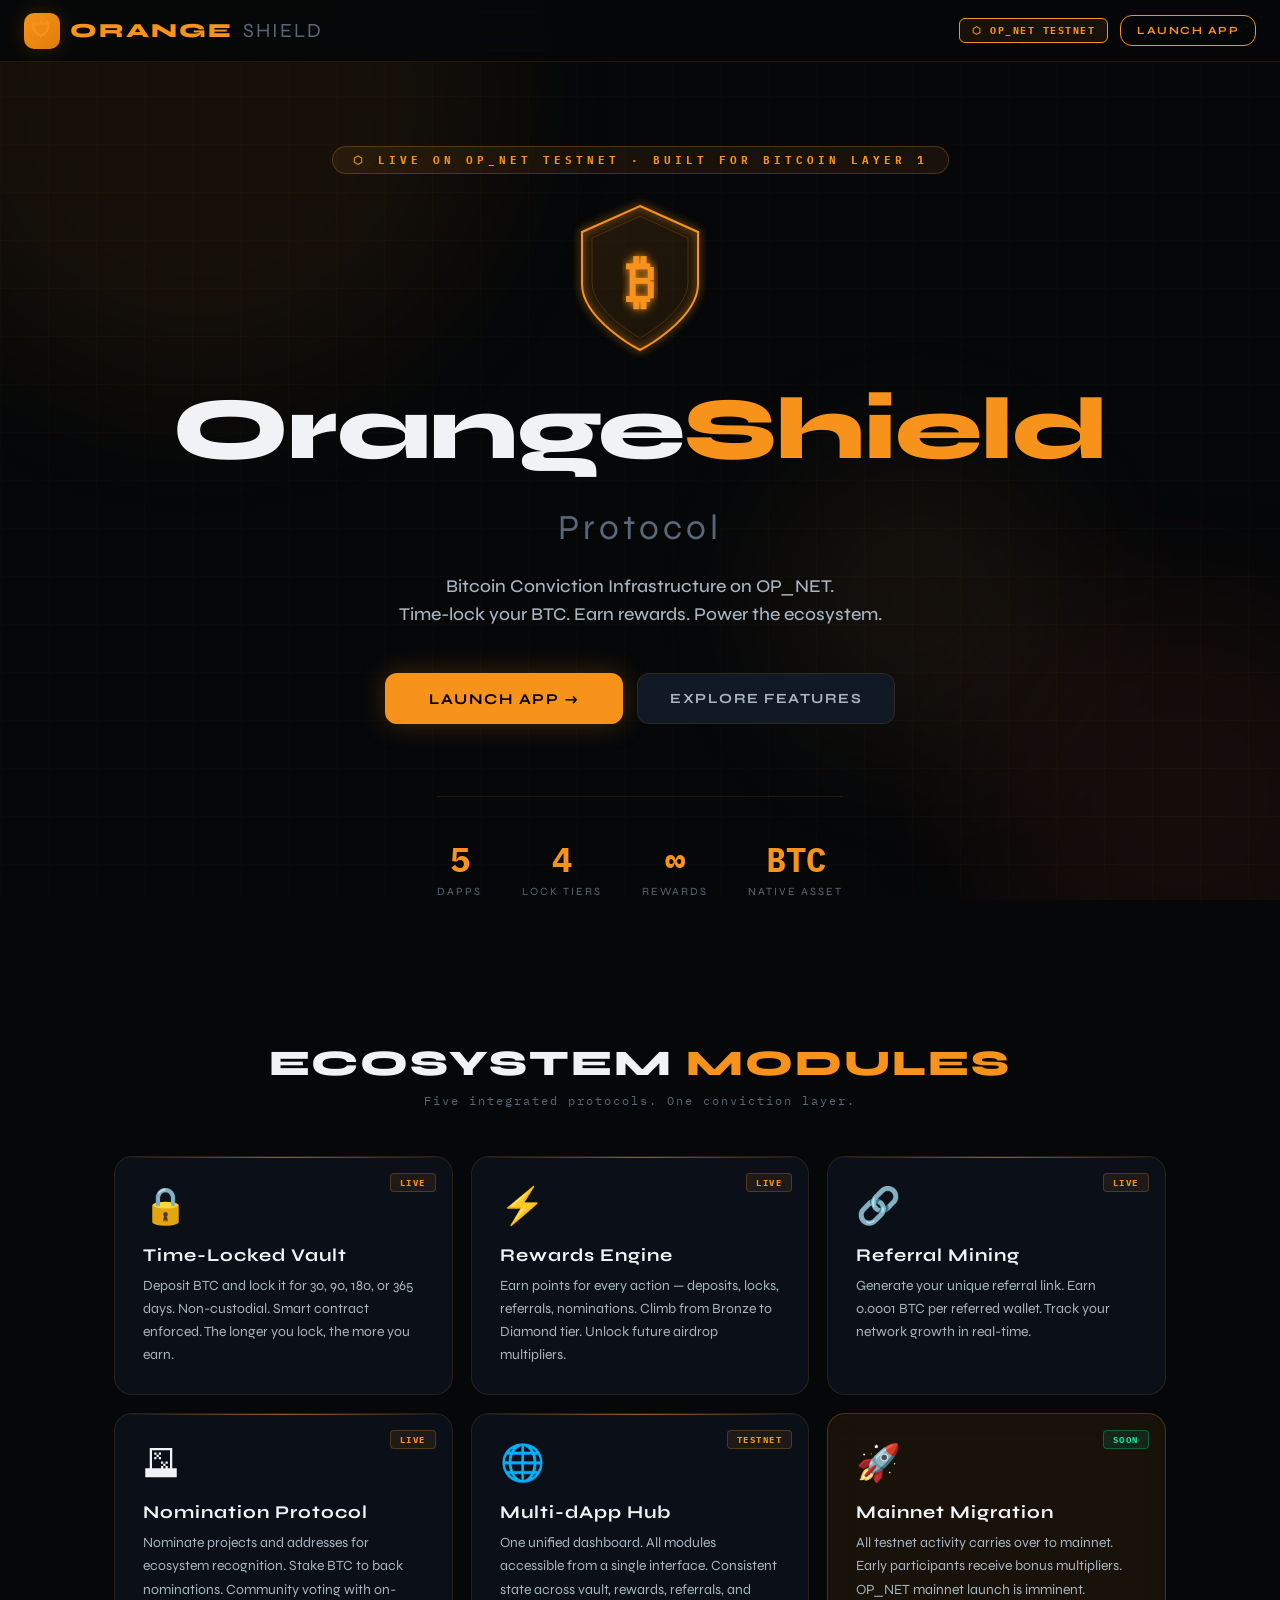
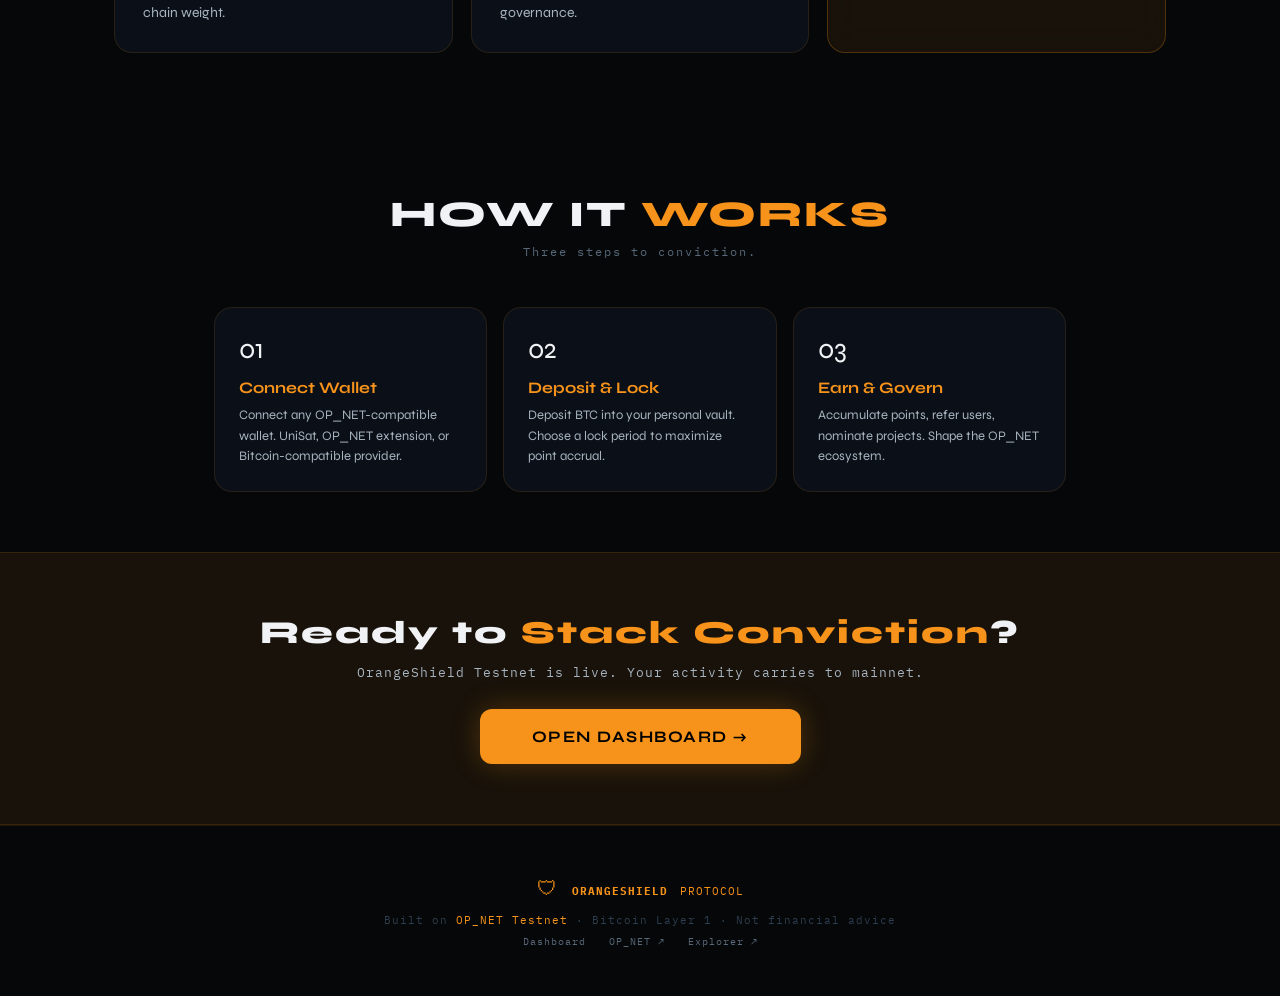
==== commit dec5c240: "orangeshield" ====
--- a/index.html
+++ b/index.html
@@ -3,98 +3,255 @@
 <head>
   <meta charset="UTF-8" />
   <meta name="viewport" content="width=device-width, initial-scale=1.0" />
-  <title>OrangeShield — OP_NET Testnet</title>
+  <title>OrangeShield — Bitcoin Conviction Infrastructure on OP_NET</title>
   <link rel="stylesheet" href="style.css" />
+  <style>
+    /* Auto-redirect banner */
+    .reconnect-bar {
+      position: fixed; top: var(--topbar-h); left: 0; right: 0; z-index: 150;
+      background: rgba(247,147,26,0.12); border-bottom: 1px solid var(--border2);
+      padding: 10px 24px; text-align: center;
+      font-family: var(--mono); font-size: 12px; color: var(--or);
+      display: none;
+    }
+    .reconnect-bar.show { display: block; }
+    .reconnect-bar a { color: var(--or); font-weight: 700; text-decoration: underline; }
+  </style>
 </head>
 <body>
+<div class="bg-canvas">
+  <div class="bg-orb bg-orb-1"></div>
+  <div class="bg-orb bg-orb-2"></div>
+  <div class="bg-orb bg-orb-3"></div>
+</div>
+<div class="grid-overlay"></div>
+<div id="toasts"></div>
 
 <!-- TOPBAR -->
 <header class="topbar">
   <a href="index.html" class="topbar-logo">
-    <div class="logo-icon">🛡</div>
-    <span>ORANGE<span style="color:var(--text-dim);font-weight:400">SHIELD</span></span>
+    <div class="logo-mark">🛡</div>
+    ORANGE<span style="color:var(--text3);font-weight:400">SHIELD</span>
   </a>
   <div class="topbar-right">
-    <span class="network-badge">⬡ OP_NET TESTNET</span>
+    <span class="net-badge">⬡ OP_NET TESTNET</span>
+    <a href="dashboard.html" class="btn btn-outline btn-sm">Launch App</a>
   </div>
 </header>
 
-<!-- TOAST -->
-<div id="toast-container"></div>
-
-<!-- HERO -->
-<div class="page-wrap">
-  <section class="hero">
-
-    <!-- Shield Icon -->
+<!-- RECONNECT BAR -->
+<div class="reconnect-bar" id="reconnect-bar">
+  Wallet session detected. <a href="dashboard.html">→ Resume Dashboard</a>
+</div>
+
+<!-- LANDING -->
+<div class="landing" style="padding-top: var(--topbar-h);">
+
+  <!-- HERO -->
+  <section class="hero-section">
+    <div class="hero-eyebrow">⬡ Live on OP_NET Testnet · Built for Bitcoin Layer 1</div>
+
     <div class="hero-shield">
-      <svg viewBox="0 0 120 140" fill="none" xmlns="http://www.w3.org/2000/svg">
+      <svg viewBox="0 0 140 160" fill="none" xmlns="http://www.w3.org/2000/svg">
         <defs>
-          <linearGradient id="shieldGrad" x1="0" y1="0" x2="1" y2="1">
+          <linearGradient id="sg" x1="0" y1="0" x2="1" y2="1">
             <stop offset="0%" stop-color="#f7931a"/>
             <stop offset="100%" stop-color="#c97616"/>
           </linearGradient>
-          <filter id="glow">
-            <feGaussianBlur stdDeviation="3" result="blur"/>
+          <filter id="glow2">
+            <feGaussianBlur stdDeviation="4" result="blur"/>
             <feMerge><feMergeNode in="blur"/><feMergeNode in="SourceGraphic"/></feMerge>
           </filter>
         </defs>
-        <path d="M60 6 L110 28 L110 72 C110 102 60 134 60 134 C60 134 10 102 10 72 L10 28 Z"
-          fill="url(#shieldGrad)" opacity="0.15" filter="url(#glow)"/>
-        <path d="M60 6 L110 28 L110 72 C110 102 60 134 60 134 C60 134 10 102 10 72 L10 28 Z"
-          fill="none" stroke="#f7931a" stroke-width="2.5"/>
-        <!-- Bitcoin B -->
-        <text x="60" y="90" text-anchor="middle" font-family="Rajdhani,sans-serif"
-          font-weight="700" font-size="52" fill="#f7931a">₿</text>
+        <path d="M70 8 L128 34 L128 86 C128 122 70 152 70 152 C70 152 12 122 12 86 L12 34 Z"
+          fill="url(#sg)" opacity="0.12"/>
+        <path d="M70 8 L128 34 L128 86 C128 122 70 152 70 152 C70 152 12 122 12 86 L12 34 Z"
+          fill="none" stroke="#f7931a" stroke-width="2" filter="url(#glow2)"/>
+        <path d="M70 18 L118 40 L118 84 C118 114 70 140 70 140 C70 140 22 114 22 84 L22 40 Z"
+          fill="none" stroke="rgba(247,147,26,0.2)" stroke-width="1"/>
+        <text x="70" y="104" text-anchor="middle" font-family="Syne,sans-serif"
+          font-weight="800" font-size="58" fill="#f7931a" filter="url(#glow2)">₿</text>
       </svg>
     </div>
 
-    <h1 class="hero-title">Orange<span>Shield</span></h1>
-    <p class="hero-sub">Bitcoin Vault Protocol · OP_NET Testnet</p>
-
-    <!-- Feature Cards -->
-    <div class="hero-cards">
-      <div class="hero-card">
-        <div class="hero-card-label">Protocol</div>
-        <div class="hero-card-value" style="font-size:16px;letter-spacing:1px">OP_NET</div>
-      </div>
-      <div class="hero-card">
-        <div class="hero-card-label">Network</div>
-        <div class="hero-card-value" style="font-size:15px;letter-spacing:1px;color:var(--text)">TESTNET</div>
-      </div>
-      <div class="hero-card">
-        <div class="hero-card-label">Asset</div>
-        <div class="hero-card-value">₿ BTC</div>
-      </div>
-    </div>
-
-    <!-- Connect Button -->
-    <button class="btn btn-primary" id="connect-btn" style="font-size:17px;padding:16px 48px;letter-spacing:3px">
-      Connect Wallet
-    </button>
-
-    <!-- Wallet Required Notice -->
-    <div class="wallet-required" id="wallet-required" style="margin-top:24px;">
-      <h3>⚠ OP_NET Wallet Extension Required</h3>
-      <p>
-        OrangeShield requires the OP_NET browser wallet extension.<br/><br/>
-        Install it from the official OP_NET site and refresh this page.<br/><br/>
-        <a href="https://opnet.org" target="_blank" rel="noopener">→ Get OP_NET Wallet</a>
-      </p>
-    </div>
-
-    <!-- Error Panel -->
-    <div class="error-panel" id="error-panel">
-      <div class="error-title">⚠ CONNECTION ERROR</div>
-      <div class="error-msg" id="error-msg"></div>
-    </div>
-
-  </section>
+    <h1 class="hero-title">
+      Orange<span class="accent">Shield</span><br/>
+      <span class="dim" style="font-size:40%;letter-spacing:4px;">Protocol</span>
+    </h1>
+    <p class="hero-tagline">
+      Bitcoin Conviction Infrastructure on OP_NET.<br/>
+      Time-lock your BTC. Earn rewards. Power the ecosystem.
+    </p>
+
+    <div class="hero-cta">
+      <a href="dashboard.html" class="btn btn-primary" style="font-size:15px;padding:16px 44px;">
+        Launch App →
+      </a>
+      <a href="#features" class="btn btn-ghost" style="font-size:14px;padding:16px 32px;">
+        Explore Features
+      </a>
+    </div>
+
+    <div class="hero-stats">
+      <div>
+        <div class="hero-stat-val">5</div>
+        <div class="hero-stat-lbl">dApps</div>
+      </div>
+      <div>
+        <div class="hero-stat-val">4</div>
+        <div class="hero-stat-lbl">Lock Tiers</div>
+      </div>
+      <div>
+        <div class="hero-stat-val">∞</div>
+        <div class="hero-stat-lbl">Rewards</div>
+      </div>
+      <div>
+        <div class="hero-stat-val">BTC</div>
+        <div class="hero-stat-lbl">Native Asset</div>
+      </div>
+    </div>
+  </section>
+
+  <!-- FEATURES -->
+  <section class="features-section" id="features">
+    <h2 class="features-title">Ecosystem <span>Modules</span></h2>
+    <p class="features-sub">Five integrated protocols. One conviction layer.</p>
+
+    <div class="feat-grid">
+      <div class="card card-glow feat-card">
+        <span class="feat-ico">🔒</span>
+        <span class="feat-tag">LIVE</span>
+        <div class="feat-title">Time-Locked Vault</div>
+        <p class="feat-desc">
+          Deposit BTC and lock it for 30, 90, 180, or 365 days. 
+          Non-custodial. Smart contract enforced.
+          The longer you lock, the more you earn.
+        </p>
+      </div>
+
+      <div class="card card-glow feat-card">
+        <span class="feat-ico">⚡</span>
+        <span class="feat-tag">LIVE</span>
+        <div class="feat-title">Rewards Engine</div>
+        <p class="feat-desc">
+          Earn points for every action — deposits, locks, referrals, nominations.
+          Climb from Bronze to Diamond tier.
+          Unlock future airdrop multipliers.
+        </p>
+      </div>
+
+      <div class="card card-glow feat-card">
+        <span class="feat-ico">🔗</span>
+        <span class="feat-tag">LIVE</span>
+        <div class="feat-title">Referral Mining</div>
+        <p class="feat-desc">
+          Generate your unique referral link. 
+          Earn 0.0001 BTC per referred wallet.
+          Track your network growth in real-time.
+        </p>
+      </div>
+
+      <div class="card card-glow feat-card">
+        <span class="feat-ico">🗳</span>
+        <span class="feat-tag">LIVE</span>
+        <div class="feat-title">Nomination Protocol</div>
+        <p class="feat-desc">
+          Nominate projects and addresses for ecosystem recognition.
+          Stake BTC to back nominations.
+          Community voting with on-chain weight.
+        </p>
+      </div>
+
+      <div class="card card-glow feat-card">
+        <span class="feat-ico">🌐</span>
+        <span class="feat-tag">TESTNET</span>
+        <div class="feat-title">Multi-dApp Hub</div>
+        <p class="feat-desc">
+          One unified dashboard. All modules accessible from a single interface.
+          Consistent state across vault, rewards, referrals, and governance.
+        </p>
+      </div>
+
+      <div class="card feat-card" style="background: var(--or-dim); border-color: var(--border2);">
+        <span class="feat-ico">🚀</span>
+        <span class="feat-tag" style="background:rgba(0,229,160,0.1);color:var(--green);border-color:rgba(0,229,160,0.3);">SOON</span>
+        <div class="feat-title">Mainnet Migration</div>
+        <p class="feat-desc">
+          All testnet activity carries over to mainnet.
+          Early participants receive bonus multipliers.
+          OP_NET mainnet launch is imminent.
+        </p>
+      </div>
+    </div>
+  </section>
+
+  <!-- HOW IT WORKS -->
+  <section style="padding: 60px 24px; max-width:900px; margin: 0 auto; text-align:center;">
+    <h2 class="features-title" style="margin-bottom:8px;">How It <span>Works</span></h2>
+    <p class="features-sub">Three steps to conviction.</p>
+    <div style="display:grid; grid-template-columns:repeat(auto-fill,minmax(240px,1fr)); gap:16px; margin-top:40px; text-align:left;">
+      <div class="card" style="padding:24px;">
+        <div style="font-size:28px;margin-bottom:12px;">01</div>
+        <div style="font-size:16px;font-weight:700;margin-bottom:8px;color:var(--or);">Connect Wallet</div>
+        <p style="font-size:13px;color:var(--text2);line-height:1.6;">
+          Connect any OP_NET-compatible wallet. UniSat, OP_NET extension, or Bitcoin-compatible provider.
+        </p>
+      </div>
+      <div class="card" style="padding:24px;">
+        <div style="font-size:28px;margin-bottom:12px;">02</div>
+        <div style="font-size:16px;font-weight:700;margin-bottom:8px;color:var(--or);">Deposit & Lock</div>
+        <p style="font-size:13px;color:var(--text2);line-height:1.6;">
+          Deposit BTC into your personal vault. Choose a lock period to maximize point accrual.
+        </p>
+      </div>
+      <div class="card" style="padding:24px;">
+        <div style="font-size:28px;margin-bottom:12px;">03</div>
+        <div style="font-size:16px;font-weight:700;margin-bottom:8px;color:var(--or);">Earn & Govern</div>
+        <p style="font-size:13px;color:var(--text2);line-height:1.6;">
+          Accumulate points, refer users, nominate projects. Shape the OP_NET ecosystem.
+        </p>
+      </div>
+    </div>
+  </section>
+
+  <!-- CTA BAND -->
+  <section style="padding:60px 24px; text-align:center; border-top:1px solid var(--border); border-bottom:1px solid var(--border); background:var(--or-dim);">
+    <h2 style="font-size:32px;font-weight:800;letter-spacing:2px;margin-bottom:12px;">
+      Ready to <span style="color:var(--or);">Stack Conviction</span>?
+    </h2>
+    <p style="font-family:var(--mono);font-size:13px;color:var(--text2);margin-bottom:28px;letter-spacing:1px;">
+      OrangeShield Testnet is live. Your activity carries to mainnet.
+    </p>
+    <a href="dashboard.html" class="btn btn-primary" style="font-size:16px;padding:18px 52px;">
+      Open Dashboard →
+    </a>
+  </section>
+
+  <!-- FOOTER -->
+  <footer class="landing-footer">
+    <div style="margin-bottom:12px;">
+      <span style="font-size:20px;">🛡</span>
+      <span style="color:var(--or);font-weight:700;margin-left:6px;">ORANGESHIELD</span>
+      <span style="margin-left:4px;">PROTOCOL</span>
+    </div>
+    <div>Built on <span>OP_NET Testnet</span> · Bitcoin Layer 1 · Not financial advice</div>
+    <div style="margin-top:8px;font-size:10px;">
+      <a href="dashboard.html" style="color:var(--text3);margin:0 8px;">Dashboard</a>
+      <a href="https://opnet.org" target="_blank" style="color:var(--text3);margin:0 8px;">OP_NET ↗</a>
+      <a href="https://explorer.testnet.opnet.org" target="_blank" style="color:var(--text3);margin:0 8px;">Explorer ↗</a>
+    </div>
+  </footer>
 </div>
 
-<!-- Scripts -->
-<script src="opnet-testnet.js"></script>
-<script src="app.js"></script>
-
+<script src="wallet.js"></script>
+<script>
+  document.addEventListener('DOMContentLoaded', () => {
+    const saved = localStorage.getItem('opnet_wallet');
+    if (saved) {
+      const bar = document.getElementById('reconnect-bar');
+      if (bar) bar.classList.add('show');
+    }
+  });
+</script>
 </body>
 </html>
--- a/style.css
+++ b/style.css
@@ -1,800 +1,896 @@
-@import url('https://fonts.googleapis.com/css2?family=Space+Mono:wght@400;700&family=Rajdhani:wght@400;500;600;700&display=swap');
-
+@import url('https://fonts.googleapis.com/css2?family=Syne:wght@400;500;600;700;800&family=IBM+Plex+Mono:wght@300;400;500;700&display=swap');
+
+/* ═══════════════════════════════════════════════
+   DESIGN TOKENS
+═══════════════════════════════════════════════ */
 :root {
-  --orange: #f7931a;
-  --orange-dim: #c97616;
-  --orange-glow: rgba(247, 147, 26, 0.18);
-  --orange-glow-strong: rgba(247, 147, 26, 0.35);
-  --bg: #080b10;
-  --bg2: #0d1117;
-  --bg3: #111720;
-  --surface: #141b26;
-  --surface2: #1a2333;
-  --border: rgba(247, 147, 26, 0.15);
-  --border-bright: rgba(247, 147, 26, 0.4);
-  --text: #e8eaf0;
-  --text-dim: #8899aa;
-  --text-muted: #4a5568;
-  --green: #00e676;
-  --red: #ff4444;
-  --mono: 'Space Mono', monospace;
-  --display: 'Rajdhani', sans-serif;
-}
-
-* { margin: 0; padding: 0; box-sizing: border-box; }
-
-html { scroll-behavior: smooth; }
-
+  --or: #f7931a;
+  --or2: #e07d0a;
+  --or3: #ffa94d;
+  --or-glow: rgba(247,147,26,0.2);
+  --or-glow-lg: rgba(247,147,26,0.35);
+  --or-dim: rgba(247,147,26,0.08);
+
+  --bg:    #050709;
+  --bg1:   #080c11;
+  --bg2:   #0c1219;
+  --bg3:   #111a24;
+  --bg4:   #16212e;
+  --glass: rgba(14,20,30,0.75);
+  --glass2: rgba(20,28,42,0.6);
+
+  --border:  rgba(247,147,26,0.12);
+  --border2: rgba(247,147,26,0.25);
+  --border3: rgba(247,147,26,0.5);
+
+  --text:    #f0f2f5;
+  --text2:   #a8b4c0;
+  --text3:   #586878;
+  --text4:   #2e3d4d;
+
+  --green:  #00e5a0;
+  --red:    #ff4d6a;
+  --blue:   #4da6ff;
+  --purple: #b06eff;
+
+  --radius: 12px;
+  --radius2: 18px;
+  --mono: 'IBM Plex Mono', monospace;
+  --display: 'Syne', sans-serif;
+
+  --sidebar-w: 230px;
+  --topbar-h: 62px;
+}
+
+/* ═══════════════════════════════════════════════
+   RESET & BASE
+═══════════════════════════════════════════════ */
+*, *::before, *::after { margin:0; padding:0; box-sizing:border-box; }
+html { scroll-behavior:smooth; }
 body {
+  font-family: var(--display);
   background: var(--bg);
   color: var(--text);
-  font-family: var(--display);
-  font-size: 16px;
   min-height: 100vh;
   overflow-x: hidden;
-}
-
-body::before {
+  -webkit-font-smoothing: antialiased;
+}
+a { text-decoration: none; color: inherit; }
+button { cursor: pointer; font-family: inherit; }
+input, textarea, select { font-family: var(--mono); }
+
+/* ═══════════════════════════════════════════════
+   SCROLLBAR
+═══════════════════════════════════════════════ */
+::-webkit-scrollbar { width: 4px; }
+::-webkit-scrollbar-track { background: var(--bg2); }
+::-webkit-scrollbar-thumb { background: var(--border2); border-radius: 2px; }
+
+/* ═══════════════════════════════════════════════
+   ANIMATED BACKGROUND
+═══════════════════════════════════════════════ */
+.bg-canvas {
+  position: fixed; inset: 0; z-index: 0; pointer-events: none;
+  overflow: hidden;
+}
+.bg-orb {
+  position: absolute;
+  border-radius: 50%;
+  filter: blur(80px);
+  opacity: 0.07;
+  animation: orb-drift 20s ease-in-out infinite;
+}
+.bg-orb-1 {
+  width: 600px; height: 600px;
+  background: var(--or);
+  top: -200px; left: -100px;
+  animation-delay: 0s;
+}
+.bg-orb-2 {
+  width: 400px; height: 400px;
+  background: #ff6b35;
+  bottom: -100px; right: -100px;
+  animation-delay: -7s;
+}
+.bg-orb-3 {
+  width: 300px; height: 300px;
+  background: var(--or3);
+  top: 50%; left: 60%;
+  animation-delay: -13s;
+}
+@keyframes orb-drift {
+  0%,100% { transform: translate(0,0) scale(1); }
+  33%      { transform: translate(40px,-30px) scale(1.08); }
+  66%      { transform: translate(-20px,40px) scale(0.95); }
+}
+
+.grid-overlay {
+  position: fixed; inset: 0; z-index: 0; pointer-events: none;
+  background-image:
+    linear-gradient(rgba(247,147,26,0.025) 1px, transparent 1px),
+    linear-gradient(90deg, rgba(247,147,26,0.025) 1px, transparent 1px);
+  background-size: 48px 48px;
+}
+
+/* ═══════════════════════════════════════════════
+   TOPBAR
+═══════════════════════════════════════════════ */
+.topbar {
+  position: fixed; top:0; left:0; right:0;
+  height: var(--topbar-h);
+  z-index: 200;
+  display: flex; align-items: center; justify-content: space-between;
+  padding: 0 24px;
+  background: rgba(5,7,9,0.88);
+  backdrop-filter: blur(20px);
+  border-bottom: 1px solid var(--border);
+}
+.topbar-logo {
+  display: flex; align-items: center; gap: 10px;
+  font-size: 20px; font-weight: 800; letter-spacing: 2px;
+  color: var(--or);
+}
+.logo-mark {
+  width: 36px; height: 36px;
+  background: linear-gradient(135deg, var(--or), var(--or2));
+  border-radius: 10px;
+  display: flex; align-items: center; justify-content: center;
+  font-size: 20px;
+  box-shadow: 0 0 20px var(--or-glow);
+}
+.topbar-right {
+  display: flex; align-items: center; gap: 12px;
+}
+.net-badge {
+  font-family: var(--mono);
+  font-size: 10px; font-weight: 700;
+  letter-spacing: 1.5px; text-transform: uppercase;
+  padding: 5px 12px; border-radius: 6px;
+  background: var(--or-dim);
+  border: 1px solid var(--or);
+  color: var(--or);
+  animation: badge-pulse 3s ease-in-out infinite;
+}
+@keyframes badge-pulse {
+  0%,100% { box-shadow: 0 0 6px var(--or-glow); }
+  50%      { box-shadow: 0 0 18px var(--or-glow-lg); }
+}
+.wallet-chip {
+  font-family: var(--mono); font-size: 11px;
+  padding: 6px 14px; border-radius: 8px;
+  background: var(--bg3); border: 1px solid var(--border2);
+  color: var(--text2);
+  display: none;
+}
+.wallet-chip.show { display: block; }
+
+/* ═══════════════════════════════════════════════
+   SIDEBAR
+═══════════════════════════════════════════════ */
+.sidebar {
+  position: fixed;
+  top: var(--topbar-h); left: 0; bottom: 0;
+  width: var(--sidebar-w);
+  z-index: 100;
+  background: var(--bg1);
+  border-right: 1px solid var(--border);
+  display: flex; flex-direction: column;
+  overflow-y: auto;
+  padding: 20px 0;
+}
+.sidebar-profile {
+  padding: 0 16px 20px;
+  border-bottom: 1px solid var(--border);
+  margin-bottom: 16px;
+}
+.sidebar-avatar {
+  width: 42px; height: 42px;
+  background: var(--or-dim);
+  border: 1px solid var(--border2);
+  border-radius: 50%;
+  display: flex; align-items: center; justify-content: center;
+  font-size: 20px;
+  margin-bottom: 8px;
+}
+.sidebar-addr {
+  font-family: var(--mono); font-size: 11px; color: var(--text2);
+  word-break: break-all;
+}
+.sidebar-tier {
+  margin-top: 4px;
+  font-size: 10px; font-weight: 700; letter-spacing: 2px;
+  text-transform: uppercase; color: var(--or);
+}
+
+.nav-group-label {
+  font-family: var(--mono); font-size: 9px; font-weight: 700;
+  letter-spacing: 2px; text-transform: uppercase;
+  color: var(--text4); padding: 0 20px; margin-bottom: 4px;
+}
+.nav-item {
+  display: flex; align-items: center; gap: 10px;
+  padding: 10px 20px; margin: 0 8px 2px;
+  border-radius: var(--radius);
+  color: var(--text2); font-size: 14px; font-weight: 600;
+  border: none; background: none; text-align: left; width: calc(100% - 16px);
+  transition: all 0.15s ease; cursor: pointer;
+  letter-spacing: 0.3px;
+}
+.nav-item:hover { background: var(--bg3); color: var(--text); }
+.nav-item.active {
+  background: var(--or-dim);
+  color: var(--or);
+  border-left: 2px solid var(--or);
+  border-radius: 0 var(--radius) var(--radius) 0;
+  margin-left: 0; padding-left: 22px;
+}
+.nav-icon { width: 20px; text-align: center; font-size: 16px; flex-shrink: 0; }
+.nav-badge {
+  margin-left: auto;
+  background: var(--or); color: #000;
+  font-size: 9px; font-weight: 700;
+  padding: 2px 6px; border-radius: 10px;
+  font-family: var(--mono);
+}
+.sidebar-bottom {
+  margin-top: auto; padding: 16px;
+  border-top: 1px solid var(--border);
+}
+
+/* ═══════════════════════════════════════════════
+   MAIN LAYOUT
+═══════════════════════════════════════════════ */
+.app-shell {
+  position: relative; z-index: 1;
+  padding-top: var(--topbar-h);
+}
+.main-wrap {
+  margin-left: var(--sidebar-w);
+  padding: 28px 32px;
+  min-height: calc(100vh - var(--topbar-h));
+  max-width: 1100px;
+}
+
+/* Breadcrumb */
+.breadcrumb {
+  display: flex; align-items: center; gap: 6px;
+  font-family: var(--mono); font-size: 11px; color: var(--text3);
+  margin-bottom: 20px;
+}
+.breadcrumb-sep { color: var(--text4); }
+.breadcrumb-current { color: var(--or); }
+
+/* Page Header */
+.page-hdr { margin-bottom: 28px; }
+.page-title {
+  font-size: 30px; font-weight: 800; letter-spacing: 2px;
+  text-transform: uppercase; line-height: 1;
+  margin-bottom: 4px;
+}
+.page-title span { color: var(--or); }
+.page-sub {
+  font-family: var(--mono); font-size: 11px;
+  color: var(--text3); letter-spacing: 2px; text-transform: uppercase;
+}
+
+/* ═══════════════════════════════════════════════
+   GLASS CARDS
+═══════════════════════════════════════════════ */
+.card {
+  background: var(--glass);
+  backdrop-filter: blur(16px);
+  border: 1px solid var(--border);
+  border-radius: var(--radius2);
+  transition: border-color 0.2s;
+}
+.card:hover { border-color: var(--border2); }
+.card-glow {
+  position: relative; overflow: hidden;
+}
+.card-glow::before {
   content: '';
-  position: fixed;
-  top: 0; left: 0; right: 0; bottom: 0;
-  background:
-    radial-gradient(ellipse 60% 40% at 10% 0%, rgba(247,147,26,0.06) 0%, transparent 60%),
-    radial-gradient(ellipse 40% 30% at 90% 100%, rgba(247,147,26,0.04) 0%, transparent 60%);
-  pointer-events: none;
-  z-index: 0;
-}
-
-/* ─── GRID OVERLAY ─── */
-body::after {
-  content: '';
-  position: fixed;
-  top: 0; left: 0; right: 0; bottom: 0;
-  background-image:
-    linear-gradient(rgba(247,147,26,0.03) 1px, transparent 1px),
-    linear-gradient(90deg, rgba(247,147,26,0.03) 1px, transparent 1px);
-  background-size: 40px 40px;
-  pointer-events: none;
-  z-index: 0;
-}
-
-/* ─── TOPBAR ─── */
-.topbar {
-  position: fixed;
-  top: 0; left: 0; right: 0;
-  z-index: 100;
-  height: 60px;
-  display: flex;
-  align-items: center;
-  justify-content: space-between;
-  padding: 0 28px;
-  background: rgba(8,11,16,0.92);
-  backdrop-filter: blur(12px);
-  border-bottom: 1px solid var(--border);
-}
-
-.topbar-logo {
-  display: flex;
-  align-items: center;
-  gap: 10px;
-  font-family: var(--display);
-  font-weight: 700;
-  font-size: 22px;
-  letter-spacing: 2px;
-  color: var(--orange);
-  text-decoration: none;
-}
-
-.logo-icon {
-  width: 34px; height: 34px;
-  border: 2px solid var(--orange);
-  border-radius: 8px;
-  display: flex; align-items: center; justify-content: center;
-  font-size: 18px;
-  box-shadow: 0 0 12px var(--orange-glow);
-}
-
-.topbar-right {
-  display: flex;
-  align-items: center;
-  gap: 14px;
-}
-
-.network-badge {
-  font-family: var(--mono);
-  font-size: 10px;
-  font-weight: 700;
-  letter-spacing: 1.5px;
-  padding: 4px 10px;
-  border-radius: 4px;
-  background: rgba(247,147,26,0.12);
-  border: 1px solid var(--orange);
-  color: var(--orange);
-  text-transform: uppercase;
-  animation: pulse-border 3s ease-in-out infinite;
-}
-
-@keyframes pulse-border {
-  0%, 100% { box-shadow: 0 0 6px var(--orange-glow); }
-  50% { box-shadow: 0 0 14px var(--orange-glow-strong); }
-}
-
-.wallet-address {
-  font-family: var(--mono);
-  font-size: 11px;
-  color: var(--text-dim);
-  padding: 5px 12px;
-  background: var(--surface);
-  border: 1px solid var(--border);
-  border-radius: 6px;
-  display: none;
-}
-
-.wallet-address.visible { display: block; }
-
-/* ─── MAIN LAYOUT ─── */
-.page-wrap {
-  position: relative;
-  z-index: 1;
-  padding-top: 60px;
-}
-
-/* ─── HERO / CONNECT PAGE ─── */
-.hero {
-  min-height: 100vh;
-  display: flex;
-  flex-direction: column;
-  align-items: center;
-  justify-content: center;
-  padding: 40px 20px;
-  text-align: center;
-}
-
-.hero-shield {
-  width: 120px; height: 120px;
-  position: relative;
-  margin: 0 auto 32px;
-  animation: float 4s ease-in-out infinite;
-}
-
-@keyframes float {
-  0%, 100% { transform: translateY(0); }
-  50% { transform: translateY(-10px); }
-}
-
-.hero-shield svg {
-  width: 100%; height: 100%;
-  filter: drop-shadow(0 0 24px var(--orange));
-}
-
-.hero-title {
-  font-family: var(--display);
-  font-size: clamp(42px, 8vw, 72px);
-  font-weight: 700;
-  letter-spacing: 6px;
-  text-transform: uppercase;
-  color: var(--text);
-  line-height: 1;
-  margin-bottom: 8px;
-}
-
-.hero-title span { color: var(--orange); }
-
-.hero-sub {
-  font-family: var(--mono);
-  font-size: 12px;
-  letter-spacing: 3px;
-  color: var(--text-dim);
-  margin-bottom: 48px;
-  text-transform: uppercase;
-}
-
-.hero-cards {
-  display: flex;
-  gap: 16px;
-  margin-bottom: 48px;
-  flex-wrap: wrap;
-  justify-content: center;
-}
-
-.hero-card {
-  background: var(--surface);
-  border: 1px solid var(--border);
-  border-radius: 12px;
-  padding: 20px 28px;
-  min-width: 150px;
-}
-
-.hero-card-label {
-  font-size: 10px;
-  font-family: var(--mono);
-  letter-spacing: 2px;
-  color: var(--text-muted);
-  text-transform: uppercase;
-  margin-bottom: 6px;
-}
-
-.hero-card-value {
-  font-size: 22px;
-  font-weight: 700;
-  color: var(--orange);
-}
-
-/* ─── BUTTONS ─── */
-.btn {
-  font-family: var(--display);
-  font-weight: 700;
-  font-size: 15px;
-  letter-spacing: 2px;
-  text-transform: uppercase;
-  border: none;
-  cursor: pointer;
-  border-radius: 8px;
-  padding: 14px 32px;
-  transition: all 0.2s ease;
-  position: relative;
-  overflow: hidden;
-}
-
-.btn::after {
-  content: '';
-  position: absolute;
-  top: 50%; left: 50%;
-  width: 0; height: 0;
-  background: rgba(255,255,255,0.1);
-  border-radius: 50%;
-  transform: translate(-50%, -50%);
-  transition: width 0.4s, height 0.4s;
-}
-
-.btn:active::after { width: 200px; height: 200px; }
-
-.btn-primary {
-  background: var(--orange);
-  color: #000;
-  box-shadow: 0 0 24px rgba(247,147,26,0.3);
-}
-
-.btn-primary:hover {
-  background: #ffaa44;
-  box-shadow: 0 0 36px rgba(247,147,26,0.5);
-  transform: translateY(-1px);
-}
-
-.btn-secondary {
-  background: transparent;
-  color: var(--orange);
-  border: 1px solid var(--orange);
-}
-
-.btn-secondary:hover {
-  background: var(--orange-glow);
-}
-
-.btn-danger {
-  background: transparent;
-  color: var(--red);
-  border: 1px solid var(--red);
-}
-
-.btn-danger:hover { background: rgba(255,68,68,0.1); }
-
-.btn:disabled {
-  opacity: 0.4;
-  cursor: not-allowed;
-  transform: none !important;
-}
-
-.btn-full { width: 100%; }
-
-/* ─── ERROR PANEL ─── */
-.error-panel {
-  background: rgba(255,68,68,0.08);
-  border: 1px solid rgba(255,68,68,0.3);
-  border-radius: 10px;
-  padding: 20px 28px;
-  margin-top: 24px;
-  display: none;
-  max-width: 420px;
-  text-align: left;
-}
-
-.error-panel.visible { display: block; }
-
-.error-title {
-  font-family: var(--mono);
-  font-size: 12px;
-  color: var(--red);
-  letter-spacing: 1px;
-  margin-bottom: 6px;
-}
-
-.error-msg { font-size: 14px; color: var(--text-dim); }
-
-/* ─── WALLET REQUIRED ─── */
-.wallet-required {
-  background: var(--surface);
-  border: 1px solid var(--border);
-  border-radius: 12px;
-  padding: 28px;
-  max-width: 400px;
-  text-align: center;
-  display: none;
-}
-
-.wallet-required.visible { display: block; }
-
-.wallet-required h3 {
-  color: var(--orange);
-  font-size: 18px;
-  letter-spacing: 1px;
-  margin-bottom: 10px;
-}
-
-.wallet-required p {
-  color: var(--text-dim);
-  font-size: 14px;
-  line-height: 1.6;
-}
-
-.wallet-required a {
-  color: var(--orange);
-  text-decoration: none;
-  border-bottom: 1px solid var(--orange-glow-strong);
-}
-
-/* ─── DASHBOARD LAYOUT ─── */
-.dash-layout {
-  display: grid;
-  grid-template-columns: 220px 1fr;
-  min-height: calc(100vh - 60px);
-}
-
-.sidebar {
-  background: var(--bg2);
-  border-right: 1px solid var(--border);
-  padding: 24px 0;
-  position: sticky;
-  top: 60px;
-  height: calc(100vh - 60px);
-  overflow-y: auto;
-}
-
-.sidebar-section {
-  padding: 0 12px;
-  margin-bottom: 8px;
-}
-
-.sidebar-label {
-  font-family: var(--mono);
-  font-size: 9px;
-  letter-spacing: 2px;
-  color: var(--text-muted);
-  text-transform: uppercase;
-  padding: 0 12px;
-  margin-bottom: 6px;
-}
-
-.nav-item {
-  display: flex;
-  align-items: center;
-  gap: 10px;
-  padding: 10px 12px;
-  border-radius: 8px;
-  cursor: pointer;
-  color: var(--text-dim);
-  font-size: 15px;
-  font-weight: 600;
-  letter-spacing: 0.5px;
-  transition: all 0.15s ease;
-  text-decoration: none;
-  border: none;
-  background: none;
-  width: 100%;
-  text-align: left;
-  font-family: var(--display);
-}
-
-.nav-item:hover { background: var(--surface); color: var(--text); }
-.nav-item.active { background: var(--orange-glow); color: var(--orange); border-left: 2px solid var(--orange); border-radius: 0 8px 8px 0; }
-.nav-item .nav-icon { font-size: 18px; width: 22px; text-align: center; }
-
-/* ─── MAIN CONTENT ─── */
-.main-content {
-  padding: 32px;
-  max-width: 900px;
-}
-
-.page-section { display: none; }
-.page-section.active { display: block; }
-
-.section-title {
-  font-size: 28px;
-  font-weight: 700;
-  letter-spacing: 3px;
-  text-transform: uppercase;
-  color: var(--text);
-  margin-bottom: 4px;
-}
-
-.section-title span { color: var(--orange); }
-
-.section-sub {
-  font-family: var(--mono);
-  font-size: 11px;
-  color: var(--text-muted);
-  letter-spacing: 2px;
-  margin-bottom: 28px;
-}
-
-/* ─── STAT GRID ─── */
+  position: absolute; top: 0; left: 0; right: 0;
+  height: 1px;
+  background: linear-gradient(90deg, transparent 0%, var(--or) 50%, transparent 100%);
+  opacity: 0.6;
+}
+
+/* ═══════════════════════════════════════════════
+   STAT CARDS
+═══════════════════════════════════════════════ */
 .stat-grid {
   display: grid;
-  grid-template-columns: repeat(auto-fill, minmax(200px, 1fr));
-  gap: 16px;
-  margin-bottom: 28px;
-}
-
+  grid-template-columns: repeat(auto-fill, minmax(180px, 1fr));
+  gap: 14px;
+  margin-bottom: 24px;
+}
 .stat-card {
-  background: var(--surface);
+  padding: 20px;
+  position: relative; overflow: hidden;
+}
+.stat-card::after {
+  content: attr(data-icon);
+  position: absolute; right: 16px; bottom: 12px;
+  font-size: 36px; opacity: 0.08;
+}
+.stat-label {
+  font-family: var(--mono); font-size: 9px; font-weight: 700;
+  letter-spacing: 2.5px; text-transform: uppercase;
+  color: var(--text3); margin-bottom: 10px;
+}
+.stat-val {
+  font-size: 26px; font-weight: 800; line-height: 1;
+  margin-bottom: 4px;
+}
+.stat-val.orange { color: var(--or); }
+.stat-val.green  { color: var(--green); }
+.stat-val.red    { color: var(--red); }
+.stat-val.blue   { color: var(--blue); }
+.stat-meta {
+  font-family: var(--mono); font-size: 10px; color: var(--text3);
+}
+
+/* ═══════════════════════════════════════════════
+   BUTTONS
+═══════════════════════════════════════════════ */
+.btn {
+  display: inline-flex; align-items: center; justify-content: center; gap: 8px;
+  font-family: var(--display); font-weight: 700; font-size: 13px;
+  letter-spacing: 1.5px; text-transform: uppercase;
+  padding: 12px 26px; border-radius: var(--radius);
+  border: none; cursor: pointer; transition: all 0.2s ease;
+  white-space: nowrap; position: relative; overflow: hidden;
+}
+.btn::after {
+  content: ''; position: absolute; inset: 0;
+  background: rgba(255,255,255,0);
+  transition: background 0.15s;
+}
+.btn:hover::after { background: rgba(255,255,255,0.06); }
+.btn:active { transform: scale(0.98); }
+.btn:disabled {
+  opacity: 0.35; cursor: not-allowed; transform: none !important;
+}
+
+.btn-primary {
+  background: var(--or); color: #000;
+  box-shadow: 0 0 28px rgba(247,147,26,0.25);
+}
+.btn-primary:hover { background: var(--or3); box-shadow: 0 0 40px rgba(247,147,26,0.4); }
+
+.btn-outline {
+  background: transparent; color: var(--or);
+  border: 1px solid var(--or);
+}
+.btn-outline:hover { background: var(--or-dim); }
+
+.btn-ghost {
+  background: var(--bg3); color: var(--text2);
   border: 1px solid var(--border);
-  border-radius: 12px;
-  padding: 20px;
-  position: relative;
-  overflow: hidden;
-  transition: border-color 0.2s;
-}
-
-.stat-card:hover { border-color: var(--border-bright); }
-
-.stat-card::before {
-  content: '';
-  position: absolute;
-  top: 0; left: 0; right: 0;
-  height: 2px;
-  background: linear-gradient(90deg, transparent, var(--orange), transparent);
-  opacity: 0.5;
-}
-
-.stat-label {
-  font-family: var(--mono);
-  font-size: 9px;
-  letter-spacing: 2px;
-  color: var(--text-muted);
-  text-transform: uppercase;
-  margin-bottom: 10px;
-}
-
-.stat-value {
-  font-size: 26px;
-  font-weight: 700;
-  color: var(--text);
-  line-height: 1;
-  margin-bottom: 4px;
-}
-
-.stat-value.orange { color: var(--orange); }
-.stat-value.green { color: var(--green); }
-.stat-value.red { color: var(--red); }
-
-.stat-meta {
-  font-family: var(--mono);
-  font-size: 10px;
-  color: var(--text-dim);
-}
-
-/* ─── LOCK STATUS ─── */
-.lock-badge {
-  display: inline-flex;
-  align-items: center;
-  gap: 6px;
-  padding: 4px 12px;
-  border-radius: 20px;
-  font-size: 11px;
-  font-family: var(--mono);
-  letter-spacing: 1px;
-  text-transform: uppercase;
-  font-weight: 700;
-}
-
-.lock-badge.locked { background: rgba(255,68,68,0.12); border: 1px solid rgba(255,68,68,0.4); color: var(--red); }
-.lock-badge.unlocked { background: rgba(0,230,118,0.1); border: 1px solid rgba(0,230,118,0.35); color: var(--green); }
-
-/* ─── COUNTDOWN ─── */
-.countdown {
-  font-family: var(--mono);
-  font-size: 28px;
-  font-weight: 700;
-  color: var(--orange);
-  letter-spacing: 3px;
-  margin: 8px 0 4px;
-}
-
-/* ─── FORM CARD ─── */
-.form-card {
-  background: var(--surface);
+}
+.btn-ghost:hover { border-color: var(--border2); color: var(--text); }
+
+.btn-danger {
+  background: transparent; color: var(--red);
+  border: 1px solid rgba(255,77,106,0.4);
+}
+.btn-danger:hover { background: rgba(255,77,106,0.08); }
+
+.btn-full { width: 100%; }
+.btn-sm { padding: 8px 16px; font-size: 11px; }
+
+/* Spinner */
+.spin {
+  width: 16px; height: 16px;
+  border: 2px solid rgba(247,147,26,0.2);
+  border-top-color: var(--or);
+  border-radius: 50%;
+  animation: spin 0.65s linear infinite;
+  display: none;
+}
+.spin.active { display: inline-block; }
+@keyframes spin { to { transform: rotate(360deg); } }
+
+/* ═══════════════════════════════════════════════
+   FORM ELEMENTS
+═══════════════════════════════════════════════ */
+.field { margin-bottom: 16px; }
+.field-label {
+  display: block;
+  font-family: var(--mono); font-size: 10px; font-weight: 700;
+  letter-spacing: 2px; text-transform: uppercase;
+  color: var(--text3); margin-bottom: 8px;
+}
+.field-input {
+  width: 100%;
+  background: var(--bg1);
   border: 1px solid var(--border);
-  border-radius: 14px;
-  padding: 28px;
-  max-width: 480px;
-  margin-bottom: 20px;
-}
-
-.form-label {
-  font-family: var(--mono);
-  font-size: 10px;
-  letter-spacing: 2px;
-  color: var(--text-dim);
-  text-transform: uppercase;
-  margin-bottom: 8px;
-  display: block;
-}
-
-.form-input {
-  width: 100%;
-  background: var(--bg);
-  border: 1px solid var(--border);
-  border-radius: 8px;
-  padding: 13px 16px;
-  color: var(--text);
-  font-family: var(--mono);
-  font-size: 16px;
-  outline: none;
-  transition: border-color 0.2s, box-shadow 0.2s;
+  border-radius: var(--radius);
+  padding: 12px 16px;
+  color: var(--text); font-size: 15px;
+  outline: none; transition: all 0.2s;
+}
+.field-input:focus {
+  border-color: var(--or);
+  box-shadow: 0 0 0 3px var(--or-glow);
+}
+.field-input::placeholder { color: var(--text4); }
+
+.input-wrap { position: relative; }
+.input-wrap .field-input { padding-right: 60px; }
+.input-unit {
+  position: absolute; right: 14px; top: 50%;
+  transform: translateY(-50%);
+  font-family: var(--mono); font-size: 11px; font-weight: 700;
+  color: var(--or); pointer-events: none;
+}
+
+.field-textarea {
+  width: 100%; resize: vertical; min-height: 90px;
+  background: var(--bg1); border: 1px solid var(--border);
+  border-radius: var(--radius); padding: 12px 16px;
+  color: var(--text); font-size: 13px;
+  outline: none; transition: all 0.2s;
+}
+.field-textarea:focus { border-color: var(--or); box-shadow: 0 0 0 3px var(--or-glow); }
+
+/* Quick-fill pills */
+.quick-pills {
+  display: flex; flex-wrap: wrap; gap: 6px;
+  margin-bottom: 14px;
+}
+.pill {
+  font-family: var(--mono); font-size: 11px;
+  padding: 5px 12px; border-radius: 6px;
+  background: var(--bg3); border: 1px solid var(--border);
+  color: var(--text2); cursor: pointer; transition: all 0.15s;
+}
+.pill:hover { border-color: var(--or); color: var(--or); background: var(--or-dim); }
+
+/* Duration selector */
+.dur-grid {
+  display: grid; grid-template-columns: repeat(4,1fr); gap: 10px;
   margin-bottom: 16px;
 }
-
-.form-input:focus {
-  border-color: var(--orange);
-  box-shadow: 0 0 0 3px var(--orange-glow);
-}
-
-.form-input::placeholder { color: var(--text-muted); }
-
-.input-group {
-  position: relative;
-  margin-bottom: 16px;
-}
-
-.input-group .form-input { margin-bottom: 0; padding-right: 64px; }
-
-.input-suffix {
-  position: absolute;
-  right: 16px; top: 50%;
-  transform: translateY(-50%);
-  font-family: var(--mono);
-  font-size: 12px;
-  color: var(--orange);
-  font-weight: 700;
-  pointer-events: none;
-}
-
-/* ─── LOCK DURATION SELECTOR ─── */
-.duration-grid {
-  display: grid;
-  grid-template-columns: repeat(4, 1fr);
-  gap: 10px;
-  margin-bottom: 20px;
-}
-
-.duration-btn {
-  background: var(--bg);
-  border: 1px solid var(--border);
-  border-radius: 8px;
-  padding: 14px 8px;
-  color: var(--text-dim);
-  font-family: var(--display);
-  font-weight: 700;
-  font-size: 14px;
-  cursor: pointer;
-  transition: all 0.2s;
-  text-align: center;
-}
-
-.duration-btn span {
-  display: block;
-  font-family: var(--mono);
-  font-size: 9px;
-  letter-spacing: 1px;
-  color: var(--text-muted);
-  margin-top: 3px;
-}
-
-.duration-btn:hover { border-color: var(--orange); color: var(--orange); }
-.duration-btn.selected { border-color: var(--orange); background: var(--orange-glow); color: var(--orange); }
-
-/* ─── TX RESULT ─── */
-.tx-result {
-  background: rgba(0,230,118,0.06);
-  border: 1px solid rgba(0,230,118,0.25);
-  border-radius: 10px;
-  padding: 16px 20px;
-  margin-top: 16px;
-  display: none;
-}
-
-.tx-result.visible { display: block; }
-
-.tx-result-label {
-  font-family: var(--mono);
-  font-size: 9px;
-  letter-spacing: 2px;
-  color: var(--green);
-  text-transform: uppercase;
-  margin-bottom: 6px;
-}
-
+.dur-btn {
+  padding: 14px 8px; border-radius: var(--radius);
+  background: var(--bg1); border: 1px solid var(--border);
+  color: var(--text2); cursor: pointer;
+  font-family: var(--display); font-weight: 700; font-size: 14px;
+  text-align: center; transition: all 0.15s;
+}
+.dur-btn small {
+  display: block; font-family: var(--mono); font-size: 9px;
+  color: var(--text3); margin-top: 2px; letter-spacing: 1px;
+}
+.dur-btn:hover, .dur-btn.sel {
+  border-color: var(--or); color: var(--or); background: var(--or-dim);
+}
+
+/* ═══════════════════════════════════════════════
+   TOAST
+═══════════════════════════════════════════════ */
+#toasts {
+  position: fixed; bottom: 24px; right: 24px;
+  z-index: 9999; display: flex; flex-direction: column; gap: 10px;
+  max-width: 380px; pointer-events: none;
+}
+.toast {
+  background: var(--bg3);
+  backdrop-filter: blur(20px);
+  border-radius: var(--radius);
+  padding: 14px 18px;
+  display: flex; align-items: flex-start; gap: 12px;
+  box-shadow: 0 12px 40px rgba(0,0,0,0.6);
+  border-left: 3px solid var(--or);
+  animation: t-in 0.3s ease;
+  pointer-events: all;
+}
+.toast.ok  { border-left-color: var(--green); }
+.toast.err { border-left-color: var(--red); }
+.toast.info{ border-left-color: var(--blue); }
+.toast-ico { font-size: 20px; flex-shrink: 0; margin-top: -1px; }
+.toast-ttl { font-weight: 700; font-size: 13px; margin-bottom: 2px; }
+.toast-msg { font-family: var(--mono); font-size: 11px; color: var(--text2); }
+@keyframes t-in  { from { opacity:0; transform: translateX(24px); } }
+@keyframes t-out { to   { opacity:0; transform: translateX(24px); } }
+
+/* ═══════════════════════════════════════════════
+   TX RESULT
+═══════════════════════════════════════════════ */
+.tx-box {
+  background: rgba(0,229,160,0.05);
+  border: 1px solid rgba(0,229,160,0.2);
+  border-radius: var(--radius);
+  padding: 14px 18px;
+  display: none; margin-top: 14px;
+}
+.tx-box.show { display: block; }
+.tx-lbl {
+  font-family: var(--mono); font-size: 9px; font-weight: 700;
+  letter-spacing: 2px; text-transform: uppercase;
+  color: var(--green); margin-bottom: 6px;
+}
 .tx-hash {
-  font-family: var(--mono);
-  font-size: 12px;
-  color: var(--text);
+  font-family: var(--mono); font-size: 11px; color: var(--text2);
   word-break: break-all;
 }
-
-.tx-hash a {
-  color: var(--orange);
-  text-decoration: none;
-  border-bottom: 1px dashed var(--orange-glow-strong);
-}
-
-.tx-hash a:hover { border-bottom-color: var(--orange); }
-
-/* ─── SPINNER ─── */
-.spinner {
-  display: none;
-  width: 20px; height: 20px;
-  border: 2px solid rgba(247,147,26,0.2);
-  border-top-color: var(--orange);
-  border-radius: 50%;
-  animation: spin 0.7s linear infinite;
-  margin: 0 auto;
-}
-
-.spinner.visible { display: inline-block; }
-
-@keyframes spin { to { transform: rotate(360deg); } }
-
-.btn-loading {
-  display: flex;
-  align-items: center;
-  justify-content: center;
-  gap: 10px;
-}
-
-/* ─── LAST TX ─── */
-.last-tx-card {
-  background: var(--surface);
-  border: 1px solid var(--border);
-  border-radius: 12px;
-  padding: 16px 20px;
-  margin-top: 8px;
-}
-
-.last-tx-row {
-  display: flex;
-  justify-content: space-between;
-  align-items: center;
-  margin-bottom: 4px;
-}
-
-.last-tx-key {
-  font-family: var(--mono);
-  font-size: 9px;
-  color: var(--text-muted);
-  letter-spacing: 1px;
-  text-transform: uppercase;
-}
-
-.last-tx-val {
-  font-family: var(--mono);
-  font-size: 11px;
-  color: var(--text-dim);
-}
-
-.last-tx-val a { color: var(--orange); text-decoration: none; }
-
-/* ─── BLOCKED OVERLAY ─── */
-.blocked-notice {
-  background: rgba(255,68,68,0.06);
-  border: 1px solid rgba(255,68,68,0.2);
-  border-radius: 10px;
-  padding: 20px;
-  text-align: center;
-  display: none;
-}
-
-.blocked-notice.visible { display: block; }
-.blocked-notice p { color: var(--text-dim); font-size: 14px; }
-.blocked-notice strong { color: var(--red); }
-
-/* ─── TOAST ─── */
-#toast-container {
-  position: fixed;
-  bottom: 24px; right: 24px;
-  z-index: 9999;
-  display: flex;
-  flex-direction: column;
-  gap: 10px;
-  max-width: 360px;
-}
-
-.toast {
-  background: var(--surface2);
-  border-radius: 10px;
-  padding: 14px 18px;
-  font-size: 14px;
-  color: var(--text);
-  border-left: 3px solid var(--orange);
-  box-shadow: 0 8px 32px rgba(0,0,0,0.5);
-  animation: toast-in 0.3s ease forwards;
-  display: flex;
-  align-items: flex-start;
-  gap: 10px;
-}
-
-.toast.success { border-left-color: var(--green); }
-.toast.error { border-left-color: var(--red); }
-
-.toast-icon { font-size: 18px; flex-shrink: 0; }
-.toast-body {}
-.toast-title { font-weight: 700; font-size: 13px; margin-bottom: 2px; letter-spacing: 0.5px; }
-.toast-msg { font-size: 12px; font-family: var(--mono); color: var(--text-dim); }
-
-@keyframes toast-in {
-  from { opacity: 0; transform: translateX(30px); }
-  to { opacity: 1; transform: translateX(0); }
-}
-
-@keyframes toast-out {
-  from { opacity: 1; transform: translateX(0); }
-  to { opacity: 0; transform: translateX(30px); }
-}
-
-/* ─── ACTIVITY LOG ─── */
-.activity-log {
-  background: var(--surface);
-  border: 1px solid var(--border);
-  border-radius: 12px;
-  overflow: hidden;
-  margin-top: 8px;
-}
-
-.activity-header {
-  padding: 12px 20px;
-  border-bottom: 1px solid var(--border);
-  font-family: var(--mono);
-  font-size: 10px;
-  letter-spacing: 2px;
-  color: var(--text-muted);
-  text-transform: uppercase;
-}
-
-.activity-item {
+.tx-hash a { color: var(--or); border-bottom: 1px dashed rgba(247,147,26,0.3); }
+.tx-hash a:hover { border-bottom-color: var(--or); }
+
+/* ═══════════════════════════════════════════════
+   LOCK STATUS / BADGES
+═══════════════════════════════════════════════ */
+.badge {
+  display: inline-flex; align-items: center; gap: 5px;
+  padding: 4px 11px; border-radius: 20px;
+  font-family: var(--mono); font-size: 10px; font-weight: 700;
+  letter-spacing: 1px; text-transform: uppercase;
+}
+.badge-lock   { background: rgba(255,77,106,0.1); border: 1px solid rgba(255,77,106,0.35); color: var(--red); }
+.badge-unlock { background: rgba(0,229,160,0.08); border: 1px solid rgba(0,229,160,0.3); color: var(--green); }
+.badge-or     { background: var(--or-dim); border: 1px solid var(--border2); color: var(--or); }
+
+/* ═══════════════════════════════════════════════
+   COUNTDOWN
+═══════════════════════════════════════════════ */
+.countdown-row {
+  display: flex; gap: 12px; flex-wrap: wrap;
+  margin: 12px 0;
+}
+.cd-unit {
+  background: var(--bg2); border: 1px solid var(--border);
+  border-radius: 10px; padding: 12px 16px; text-align: center;
+  min-width: 72px;
+}
+.cd-num {
+  font-family: var(--mono); font-size: 28px; font-weight: 700;
+  color: var(--or); line-height: 1;
+}
+.cd-lbl {
+  font-family: var(--mono); font-size: 9px; letter-spacing: 2px;
+  text-transform: uppercase; color: var(--text3); margin-top: 4px;
+}
+
+/* ═══════════════════════════════════════════════
+   ACTIVITY TABLE
+═══════════════════════════════════════════════ */
+.act-table { overflow: hidden; border-radius: var(--radius2); }
+.act-head {
+  display: grid; grid-template-columns: 100px 1fr 120px 100px;
+  padding: 10px 20px;
+  background: var(--bg2); border-bottom: 1px solid var(--border);
+  font-family: var(--mono); font-size: 9px; font-weight: 700;
+  letter-spacing: 2px; text-transform: uppercase; color: var(--text3);
+}
+.act-row {
+  display: grid; grid-template-columns: 100px 1fr 120px 100px;
   padding: 12px 20px;
   border-bottom: 1px solid rgba(255,255,255,0.03);
-  display: grid;
-  grid-template-columns: 90px 1fr auto;
-  gap: 12px;
-  align-items: center;
-  font-size: 13px;
-}
-
-.activity-item:last-child { border-bottom: none; }
-.activity-type { font-weight: 700; letter-spacing: 0.5px; }
-.activity-type.deposit { color: var(--green); }
-.activity-type.withdraw { color: var(--red); }
-.activity-type.lock { color: var(--orange); }
-.activity-hash { font-family: var(--mono); font-size: 11px; color: var(--text-dim); }
-.activity-hash a { color: var(--text-dim); text-decoration: none; }
-.activity-hash a:hover { color: var(--orange); }
-.activity-time { font-family: var(--mono); font-size: 10px; color: var(--text-muted); }
-.activity-empty { padding: 28px 20px; text-align: center; font-family: var(--mono); font-size: 12px; color: var(--text-muted); }
-
-/* ─── RESPONSIVE ─── */
-@media (max-width: 700px) {
-  .dash-layout { grid-template-columns: 1fr; }
+  font-size: 13px; align-items: center;
+  transition: background 0.1s;
+}
+.act-row:hover { background: var(--bg3); }
+.act-row:last-child { border-bottom: none; }
+.act-type { font-weight: 700; }
+.act-type.dep  { color: var(--green); }
+.act-type.wd   { color: var(--red); }
+.act-type.lock { color: var(--or); }
+.act-type.nom  { color: var(--purple); }
+.act-type.ref  { color: var(--blue); }
+.act-hash { font-family: var(--mono); font-size: 11px; color: var(--text3); }
+.act-hash a { color: var(--text2); transition: color 0.1s; }
+.act-hash a:hover { color: var(--or); }
+.act-amt { font-family: var(--mono); font-size: 12px; }
+.act-time { font-family: var(--mono); font-size: 10px; color: var(--text3); }
+.act-empty {
+  padding: 40px; text-align: center;
+  font-family: var(--mono); font-size: 12px; color: var(--text3);
+}
+
+/* ═══════════════════════════════════════════════
+   TIER DISPLAY
+═══════════════════════════════════════════════ */
+.tier-bar { margin: 16px 0; }
+.tier-track {
+  height: 6px; border-radius: 3px;
+  background: var(--bg2); overflow: hidden; margin-bottom: 6px;
+}
+.tier-fill {
+  height: 100%; border-radius: 3px;
+  background: linear-gradient(90deg, var(--or2), var(--or3));
+  transition: width 0.6s ease;
+}
+.tier-info {
+  display: flex; justify-content: space-between;
+  font-family: var(--mono); font-size: 10px; color: var(--text3);
+}
+
+/* ═══════════════════════════════════════════════
+   REFERRAL BOX
+═══════════════════════════════════════════════ */
+.ref-link-box {
+  display: flex; gap: 8px; align-items: stretch;
+  background: var(--bg1); border: 1px solid var(--border2);
+  border-radius: var(--radius); overflow: hidden;
+  margin-bottom: 16px;
+}
+.ref-link-input {
+  flex: 1; background: transparent; border: none;
+  padding: 12px 16px; color: var(--or);
+  font-family: var(--mono); font-size: 12px;
+  outline: none;
+}
+.ref-copy-btn {
+  padding: 0 18px; background: var(--or); color: #000;
+  border: none; font-family: var(--display); font-weight: 700;
+  font-size: 11px; letter-spacing: 1px; cursor: pointer;
+  transition: background 0.15s;
+}
+.ref-copy-btn:hover { background: var(--or3); }
+
+/* ═══════════════════════════════════════════════
+   NOMINATION CARDS
+═══════════════════════════════════════════════ */
+.nom-card {
+  padding: 18px 20px;
+  margin-bottom: 12px;
+  display: flex; align-items: center; gap: 16px;
+}
+.nom-avatar {
+  width: 44px; height: 44px; border-radius: 50%; flex-shrink: 0;
+  background: var(--bg3); border: 1px solid var(--border2);
+  display: flex; align-items: center; justify-content: center;
+  font-size: 20px;
+}
+.nom-info { flex: 1; }
+.nom-name { font-weight: 700; font-size: 15px; margin-bottom: 3px; }
+.nom-desc { font-size: 12px; color: var(--text2); }
+.nom-addr { font-family: var(--mono); font-size: 10px; color: var(--text3); margin-top: 2px; }
+.nom-actions { display: flex; align-items: center; gap: 10px; }
+.vote-count {
+  font-family: var(--mono); font-size: 18px; font-weight: 700; color: var(--or);
+  min-width: 36px; text-align: center;
+}
+.vote-lbl { font-family: var(--mono); font-size: 8px; text-transform: uppercase; letter-spacing: 1px; color: var(--text3); text-align: center; }
+
+/* ═══════════════════════════════════════════════
+   GATE OVERLAY
+═══════════════════════════════════════════════ */
+.gate {
+  position: fixed; inset: 0; z-index: 300;
+  background: rgba(5,7,9,0.95);
+  backdrop-filter: blur(12px);
+  display: flex; flex-direction: column;
+  align-items: center; justify-content: center;
+  gap: 20px; text-align: center; padding: 24px;
+}
+.gate.hide { display: none; }
+.gate-ico { font-size: 64px; }
+.gate-title { font-size: 22px; font-weight: 800; letter-spacing: 2px; color: var(--or); }
+.gate-sub { font-family: var(--mono); font-size: 13px; color: var(--text2); max-width: 380px; line-height: 1.7; }
+
+/* ═══════════════════════════════════════════════
+   PAGE SECTIONS
+═══════════════════════════════════════════════ */
+.section { display: none; }
+.section.active { display: block; }
+
+/* ═══════════════════════════════════════════════
+   AUDIO TOGGLE
+═══════════════════════════════════════════════ */
+.audio-btn {
+  position: fixed; bottom: 24px; left: calc(var(--sidebar-w) + 24px);
+  z-index: 150;
+  background: var(--bg3); border: 1px solid var(--border2);
+  border-radius: 50%; width: 42px; height: 42px;
+  display: flex; align-items: center; justify-content: center;
+  font-size: 18px; cursor: pointer;
+  transition: all 0.2s; box-shadow: 0 4px 16px rgba(0,0,0,0.4);
+}
+.audio-btn:hover { border-color: var(--or); background: var(--or-dim); }
+
+/* ═══════════════════════════════════════════════
+   WELCOME PAGE (index.html)
+═══════════════════════════════════════════════ */
+.landing { position: relative; z-index: 1; }
+
+.hero-section {
+  min-height: 100vh;
+  display: flex; flex-direction: column;
+  align-items: center; justify-content: center;
+  padding: 80px 24px 60px; text-align: center;
+}
+.hero-eyebrow {
+  font-family: var(--mono); font-size: 11px; font-weight: 700;
+  letter-spacing: 4px; text-transform: uppercase;
+  color: var(--or); margin-bottom: 24px;
+  border: 1px solid var(--border2); padding: 6px 20px; border-radius: 20px;
+  background: var(--or-dim); display: inline-block;
+}
+.hero-shield {
+  width: 140px; height: 160px; margin: 0 auto 32px;
+  position: relative; animation: hero-float 5s ease-in-out infinite;
+}
+@keyframes hero-float {
+  0%,100% { transform: translateY(0) rotate(0deg); }
+  50%      { transform: translateY(-12px) rotate(1deg); }
+}
+.hero-title {
+  font-size: clamp(52px, 9vw, 88px);
+  font-weight: 800; line-height: 0.92;
+  letter-spacing: -1px; margin-bottom: 20px;
+}
+.hero-title .accent { color: var(--or); }
+.hero-title .dim { color: var(--text3); font-weight: 400; }
+.hero-tagline {
+  font-size: 18px; color: var(--text2); max-width: 560px;
+  line-height: 1.6; margin: 0 auto 44px;
+  font-weight: 500;
+}
+.hero-cta { display: flex; gap: 14px; justify-content: center; flex-wrap: wrap; }
+
+.hero-stats {
+  display: flex; gap: 40px; justify-content: center;
+  flex-wrap: wrap; margin-top: 72px;
+  padding-top: 40px; border-top: 1px solid var(--border);
+}
+.hero-stat-val {
+  font-size: 34px; font-weight: 800; color: var(--or);
+  font-family: var(--mono);
+}
+.hero-stat-lbl {
+  font-size: 11px; color: var(--text3); letter-spacing: 2px;
+  text-transform: uppercase; margin-top: 4px;
+}
+
+/* Features section */
+.features-section {
+  padding: 80px 24px;
+  max-width: 1100px; margin: 0 auto;
+}
+.features-title {
+  text-align: center; font-size: 36px; font-weight: 800;
+  letter-spacing: 2px; text-transform: uppercase;
+  margin-bottom: 8px;
+}
+.features-title span { color: var(--or); }
+.features-sub {
+  text-align: center; font-family: var(--mono); font-size: 12px;
+  color: var(--text3); letter-spacing: 2px; margin-bottom: 48px;
+}
+.feat-grid {
+  display: grid; grid-template-columns: repeat(auto-fill, minmax(290px, 1fr));
+  gap: 18px;
+}
+.feat-card {
+  padding: 28px;
+  position: relative; overflow: hidden;
+}
+.feat-ico {
+  font-size: 36px; margin-bottom: 16px;
+  display: block;
+}
+.feat-title {
+  font-size: 18px; font-weight: 700; letter-spacing: 1px;
+  margin-bottom: 8px; color: var(--text);
+}
+.feat-desc {
+  font-size: 14px; color: var(--text2); line-height: 1.65;
+}
+.feat-tag {
+  position: absolute; top: 16px; right: 16px;
+  font-family: var(--mono); font-size: 9px; font-weight: 700;
+  letter-spacing: 1.5px; text-transform: uppercase;
+  padding: 3px 9px; border-radius: 4px;
+  background: var(--or-dim); color: var(--or);
+  border: 1px solid var(--border2);
+}
+
+/* Footer */
+.landing-footer {
+  padding: 48px 24px;
+  border-top: 1px solid var(--border);
+  text-align: center;
+  font-family: var(--mono); font-size: 11px; color: var(--text4);
+  letter-spacing: 1px;
+}
+.landing-footer span { color: var(--or); }
+
+/* ═══════════════════════════════════════════════
+   REWARDS PAGE TIERS
+═══════════════════════════════════════════════ */
+.tier-cards {
+  display: grid; grid-template-columns: repeat(4,1fr); gap: 12px;
+  margin-bottom: 24px;
+}
+.tier-card {
+  padding: 18px 16px; text-align: center;
+  border-radius: var(--radius2);
+  border: 1px solid var(--border);
+  background: var(--glass); cursor: default;
+  transition: all 0.2s;
+}
+.tier-card.current {
+  border-color: var(--or);
+  box-shadow: 0 0 24px var(--or-glow);
+  background: var(--or-dim);
+}
+.tier-ico  { font-size: 32px; margin-bottom: 8px; }
+.tier-name {
+  font-weight: 800; font-size: 14px; letter-spacing: 2px;
+  text-transform: uppercase; margin-bottom: 4px;
+}
+.tier-pts  { font-family: var(--mono); font-size: 11px; color: var(--text3); }
+.tier-pts span { color: var(--text2); }
+
+/* ═══════════════════════════════════════════════
+   SETTINGS
+═══════════════════════════════════════════════ */
+.settings-row {
+  display: flex; align-items: center; justify-content: space-between;
+  padding: 16px 20px; border-bottom: 1px solid var(--border);
+}
+.settings-row:last-child { border-bottom: none; }
+.settings-key { font-weight: 600; font-size: 14px; margin-bottom: 2px; }
+.settings-val { font-family: var(--mono); font-size: 11px; color: var(--text3); }
+
+/* Toggle switch */
+.toggle {
+  position: relative; width: 44px; height: 24px; flex-shrink: 0;
+}
+.toggle input { opacity: 0; width: 0; height: 0; }
+.toggle-slider {
+  position: absolute; inset: 0;
+  background: var(--bg2); border: 1px solid var(--border2);
+  border-radius: 12px; cursor: pointer; transition: all 0.2s;
+}
+.toggle-slider::after {
+  content: ''; position: absolute; left: 3px; top: 3px;
+  width: 16px; height: 16px; border-radius: 50%;
+  background: var(--text3); transition: all 0.2s;
+}
+.toggle input:checked + .toggle-slider { background: var(--or-dim); border-color: var(--or); }
+.toggle input:checked + .toggle-slider::after { background: var(--or); transform: translateX(20px); }
+
+/* ═══════════════════════════════════════════════
+   WALLET REQUIRED PANEL
+═══════════════════════════════════════════════ */
+.wallet-req-panel {
+  background: var(--bg2); border: 1px solid rgba(255,77,106,0.3);
+  border-radius: var(--radius2); padding: 32px;
+  text-align: center; display: none; max-width: 460px; margin: 0 auto;
+}
+.wallet-req-panel.show { display: block; }
+.wallet-req-panel h3 { color: var(--red); font-size: 18px; letter-spacing: 1px; margin-bottom: 10px; }
+.wallet-req-panel p { font-size: 14px; color: var(--text2); line-height: 1.6; }
+.wallet-req-panel a { color: var(--or); border-bottom: 1px solid var(--border2); }
+
+/* ═══════════════════════════════════════════════
+   ERROR PANEL
+═══════════════════════════════════════════════ */
+.err-panel {
+  background: rgba(255,77,106,0.06); border: 1px solid rgba(255,77,106,0.25);
+  border-radius: var(--radius); padding: 14px 18px;
+  display: none; margin-top: 14px;
+}
+.err-panel.show { display: block; }
+.err-title { font-family: var(--mono); font-size: 10px; font-weight: 700; letter-spacing: 1px; color: var(--red); margin-bottom: 4px; }
+.err-msg   { font-size: 13px; color: var(--text2); }
+
+/* ═══════════════════════════════════════════════
+   RESPONSIVE
+═══════════════════════════════════════════════ */
+@media (max-width: 900px) {
+  :root { --sidebar-w: 0px; }
   .sidebar { display: none; }
-  .main-content { padding: 20px; }
-  .stat-grid { grid-template-columns: repeat(2, 1fr); }
-  .duration-grid { grid-template-columns: repeat(2, 1fr); }
-}
+  .main-wrap { margin-left: 0; padding: 16px; }
+  .tier-cards { grid-template-columns: repeat(2,1fr); }
+  .act-head, .act-row { grid-template-columns: 80px 1fr 80px; }
+  .act-time { display: none; }
+}
+@media (max-width: 600px) {
+  .hero-title { font-size: 42px; }
+  .stat-grid { grid-template-columns: repeat(2,1fr); }
+  .dur-grid  { grid-template-columns: repeat(2,1fr); }
+}
